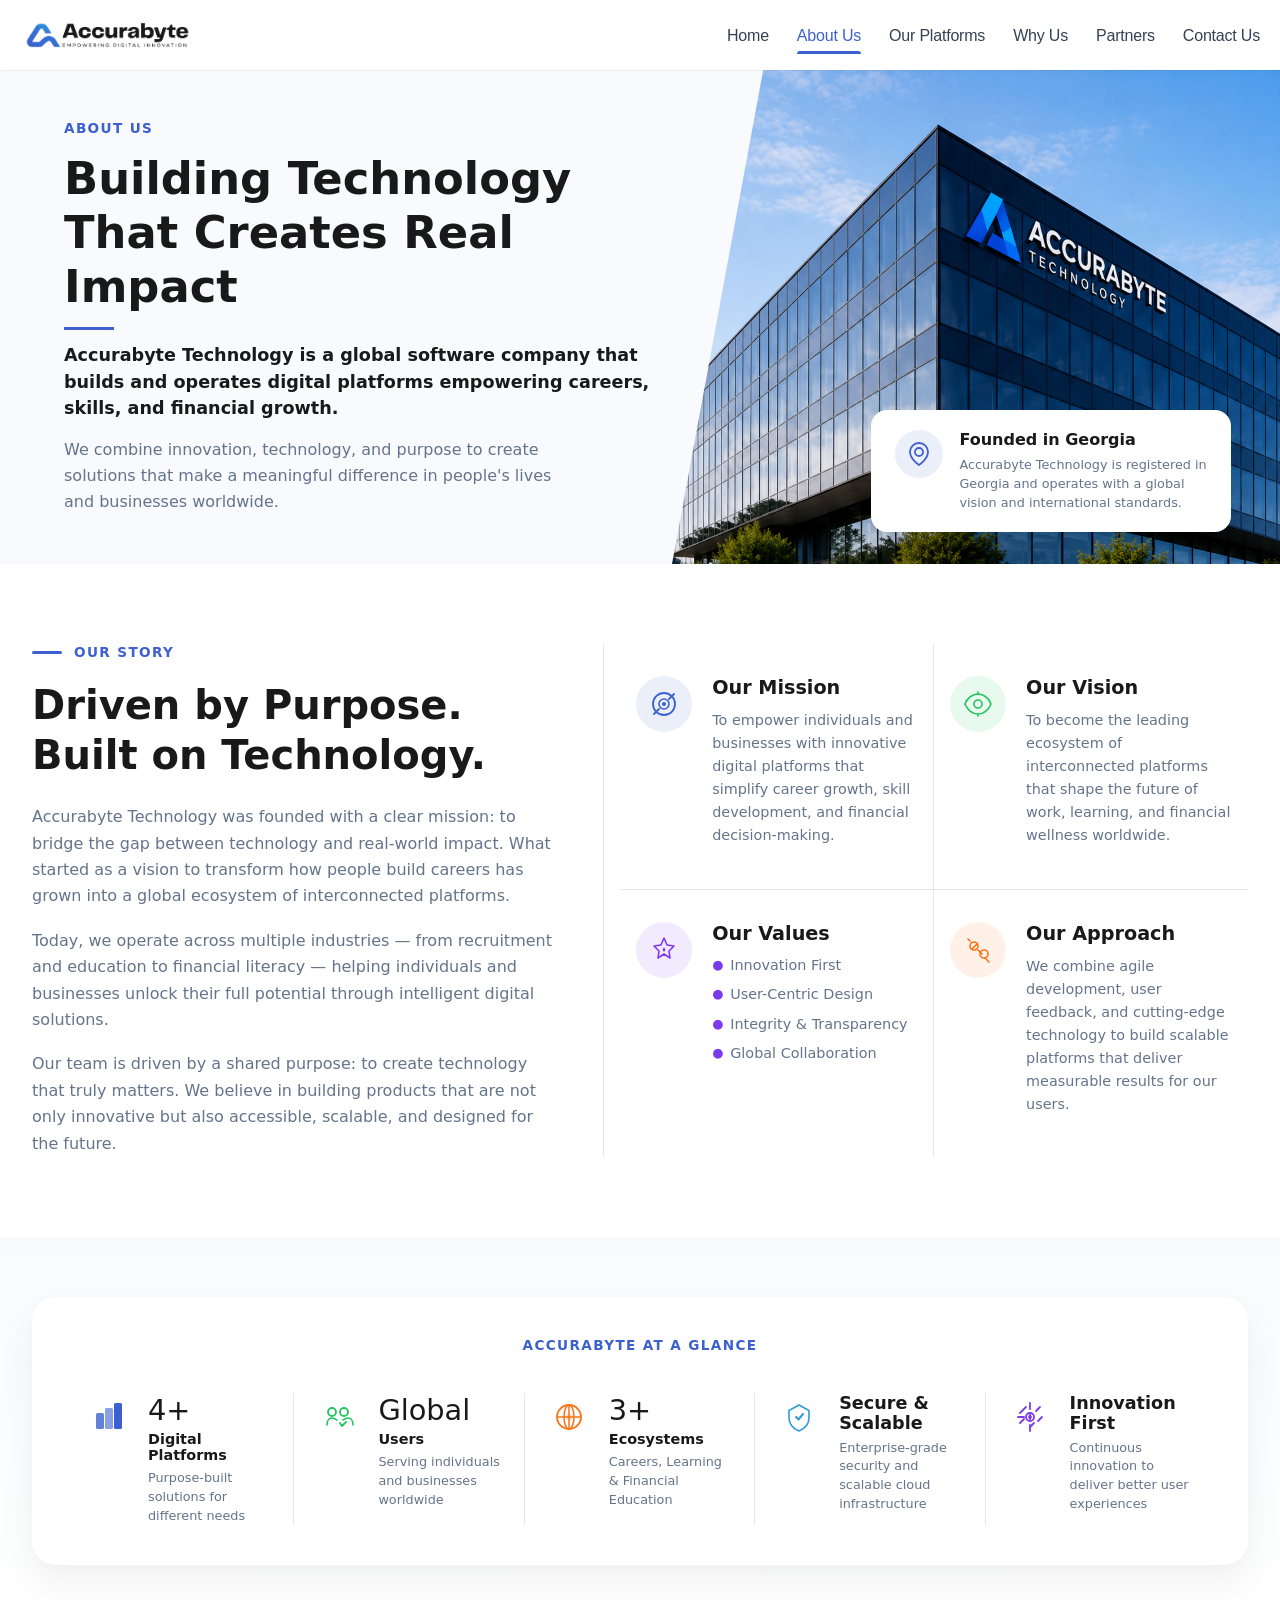
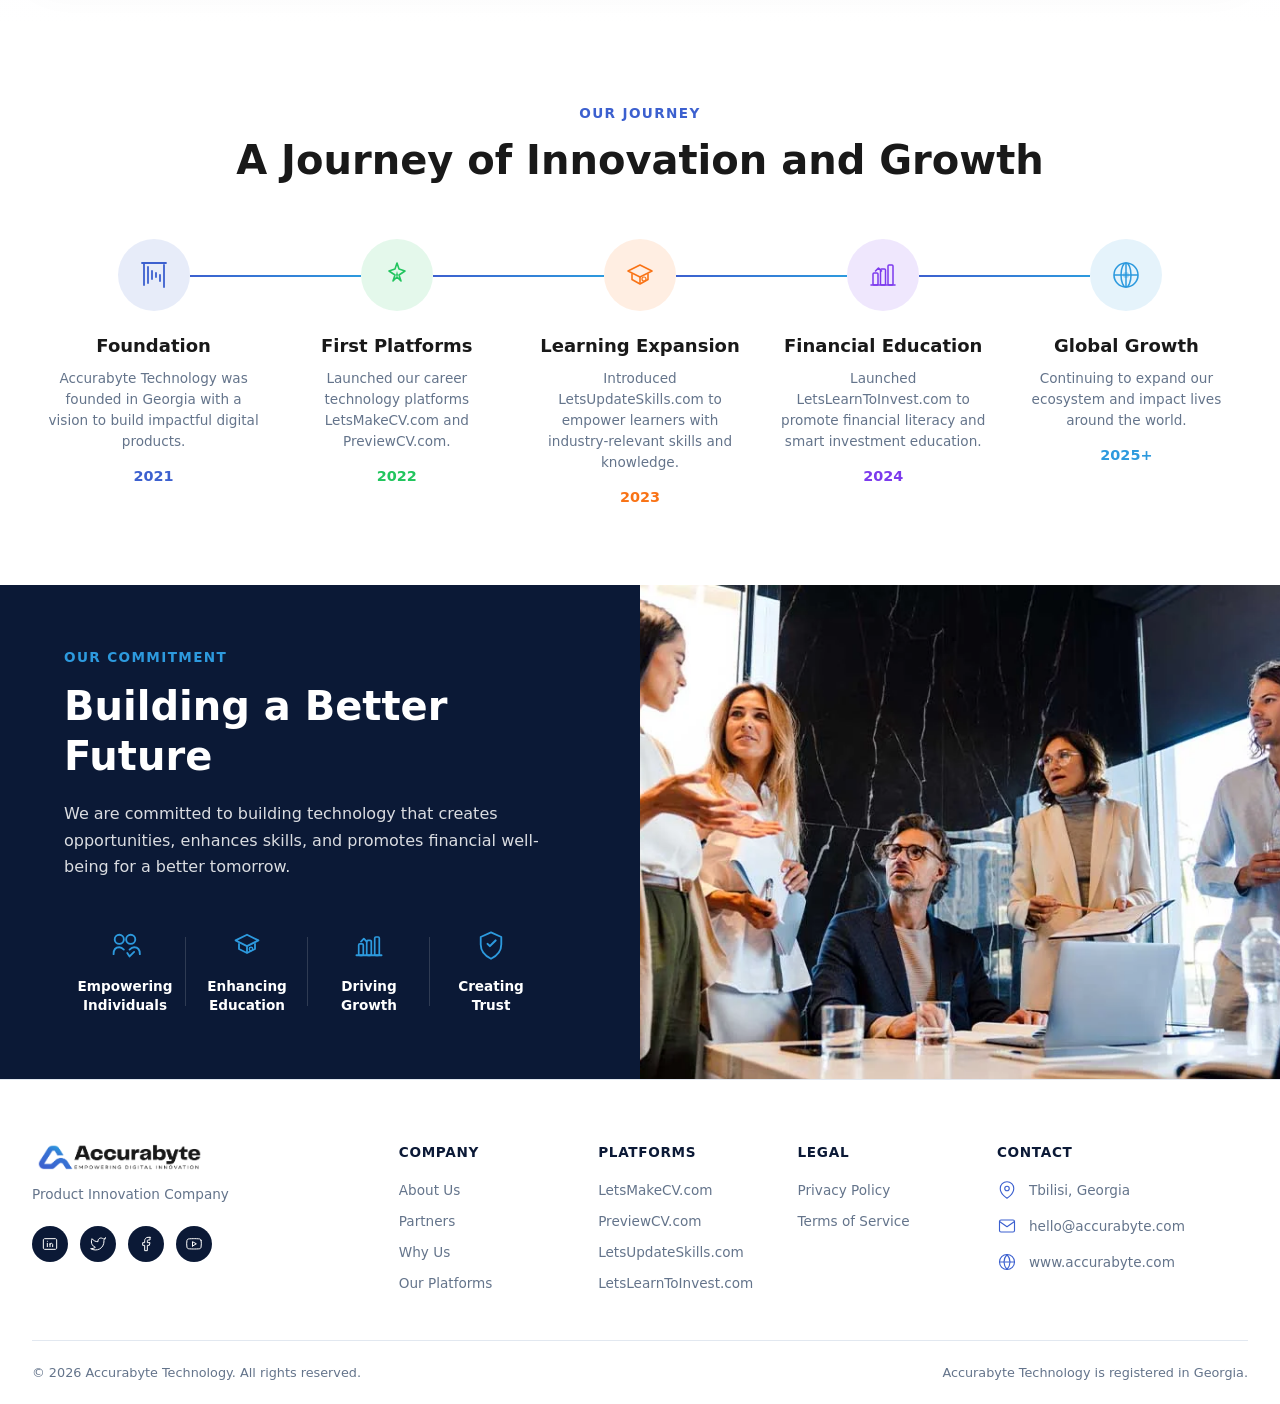
==== about.html @ 0b89e939 "Updated project files" ====
<!DOCTYPE html>
<html lang="en">
<head>
    <meta charset="UTF-8">
    <meta name="viewport" content="width=device-width, initial-scale=1.0">
    <title>About - Accurabyte Technology</title>
    <link rel="stylesheet" href="css/header.css">
    <link rel="stylesheet" href="css/footer.css">
    <link rel="stylesheet" href="css/about.css">
</head>
<body>

  <header class="site-header">
  <div class="header-container">
    <!-- LEFT: Logo Mark + Brand Typography -->
    <a href="index.html" class="logo-wrapper" aria-label="Accurabyte Technology home">
  <img src="assets/logo.png" alt="Accurabyte Technology Logo" class="logo-image">
</a>

    <!-- RIGHT: Navigation Menu (Desktop + Mobile overlay) -->
    <div class="nav-menu" id="navMenu">
      <ul class="nav-list">
        <li><a href="index.html" class="nav-link active" data-nav="home">Home</a></li>
        <li><a href="about.html" class="nav-link" data-nav="about">About Us</a></li>
        <li><a href="platforms.html" class="nav-link" data-nav="platforms">Our Platforms</a></li>
        <li><a href="whyus.html" class="nav-link" data-nav="whyrus">Why Us</a></li>
        <li><a href="partners.html" class="nav-link" data-nav="careers">Partners</a></li>
        <li><a href="contact.html" class="nav-link" data-nav="contact">Contact Us</a></li>
      </ul>
    </div>

    <!-- Mobile hamburger toggle button -->
    <button class="mobile-toggle" id="mobileToggleBtn" aria-label="Menu" aria-expanded="false">
      <div class="hamburger">
        <span></span>
        <span></span>
        <span></span>
      </div>
    </button>
  </div>
</header>


      <!-- Section 1: About Us Hero -->
  <section class="sec1-about-section">
    <div class="sec1-about-container">
      <div class="sec1-about-grid">
        
        <!-- Left Column: Content Block -->
        <div class="sec1-about-content">
          <div class="sec1-eyebrow">ABOUT US</div>
          <h1 class="sec1-heading">Building Technology That Creates Real Impact</h1>
          <div class="sec1-accent-line"></div>
          <p class="sec1-lead-text">Accurabyte Technology is a global software company that builds and operates digital platforms empowering careers, skills, and financial growth.</p>
          <p class="sec1-body-text">We combine innovation, technology, and purpose to create solutions that make a meaningful difference in people's lives and businesses worldwide.</p>
        </div>

        <!-- Right Column: Media & Floating Badge -->
        <div class="sec1-about-media">
          <div class="sec1-image-wrapper"></div>
          
          <!-- Floating Info Badge -->
          <div class="sec1-floating-badge">
            <div class="sec1-badge-icon">
              <svg width="22" height="22" viewBox="0 0 24 24" fill="none" xmlns="http://www.w3.org/2000/svg">
                <path d="M21 10C21 17 12 23 12 23C12 23 3 17 3 10C3 7.61305 3.94821 5.32387 5.63604 3.63604C7.32387 1.94821 9.61305 1 12 1C14.3869 1 16.6761 1.94821 18.364 3.63604C20.0518 5.32387 21 7.61305 21 10Z" stroke="currentColor" stroke-width="1.8" fill="none"/>
                <circle cx="12" cy="10" r="4" stroke="currentColor" stroke-width="1.8" fill="none"/>
              </svg>
            </div>
            <div class="sec1-badge-content">
              <div class="sec1-badge-title">Founded in Georgia</div>
              <p class="sec1-badge-text">Accurabyte Technology is registered in Georgia and operates with a global vision and international standards.</p>
            </div>
          </div>
        </div>

      </div>
    </div>
  </section>

    <!-- Section 2: Our Story & Core Pillars -->
  <section class="sec2-story-pillars">
    <div class="sec2-container">
      <div class="sec2-grid">
        
        <!-- Left Column: Story Narrative -->
        <div class="sec2-story-col">
          <div class="sec2-eyebrow-row">
            <div class="sec2-eyebrow-line"></div>
            <span class="sec2-eyebrow-text">OUR STORY</span>
          </div>
          <h2 class="sec2-heading">Driven by Purpose. Built on Technology.</h2>
          <p class="sec2-body-text">Accurabyte Technology was founded with a clear mission: to bridge the gap between technology and real-world impact. What started as a vision to transform how people build careers has grown into a global ecosystem of interconnected platforms.</p>
          <p class="sec2-body-text">Today, we operate across multiple industries — from recruitment and education to financial literacy — helping individuals and businesses unlock their full potential through intelligent digital solutions.</p>
          <p class="sec2-body-text">Our team is driven by a shared purpose: to create technology that truly matters. We believe in building products that are not only innovative but also accessible, scalable, and designed for the future.</p>
        </div>

        <!-- Right Column: Pillars 2x2 Grid -->
        <div class="sec2-pillars-col">
          
          <!-- Top Left: Our Mission -->
          <div class="sec2-pillar-cell sec2-pillar--blue">
            <div class="sec2-pillar-badge">
              <svg width="28" height="28" viewBox="0 0 28 28" fill="none" xmlns="http://www.w3.org/2000/svg">
                <circle cx="14" cy="14" r="11" stroke="currentColor" stroke-width="1.8" fill="none"/>
                <circle cx="14" cy="14" r="5" stroke="currentColor" stroke-width="1.6" fill="none"/>
                <circle cx="14" cy="14" r="2" fill="currentColor"/>
                <path d="M19 9L24 4" stroke="currentColor" stroke-width="1.8" stroke-linecap="round"/>
                <path d="M4 24L9 19" stroke="currentColor" stroke-width="1.8" stroke-linecap="round"/>
              </svg>
            </div>
            <div class="sec2-pillar-content">
              <h3 class="sec2-pillar-title">Our Mission</h3>
              <p class="sec2-pillar-text">To empower individuals and businesses with innovative digital platforms that simplify career growth, skill development, and financial decision-making.</p>
            </div>
          </div>

          <!-- Top Right: Our Vision -->
          <div class="sec2-pillar-cell sec2-pillar--green">
            <div class="sec2-pillar-badge">
              <svg width="28" height="28" viewBox="0 0 28 28" fill="none" xmlns="http://www.w3.org/2000/svg">
                <path d="M14 4C8 4 3 8.5 1 14C3 19.5 8 24 14 24C20 24 25 19.5 27 14C25 8.5 20 4 14 4Z" stroke="currentColor" stroke-width="1.6" fill="none"/>
                <circle cx="14" cy="14" r="4" stroke="currentColor" stroke-width="1.6" fill="none"/>
                <line x1="14" y1="2" x2="14" y2="4" stroke="currentColor" stroke-width="1.6" stroke-linecap="round"/>
                <line x1="14" y1="24" x2="14" y2="26" stroke="currentColor" stroke-width="1.6" stroke-linecap="round"/>
              </svg>
            </div>
            <div class="sec2-pillar-content">
              <h3 class="sec2-pillar-title">Our Vision</h3>
              <p class="sec2-pillar-text">To become the leading ecosystem of interconnected platforms that shape the future of work, learning, and financial wellness worldwide.</p>
            </div>
          </div>

          <!-- Bottom Left: Our Values -->
          <div class="sec2-pillar-cell sec2-pillar--purple">
            <div class="sec2-pillar-badge">
              <svg width="28" height="28" viewBox="0 0 28 28" fill="none" xmlns="http://www.w3.org/2000/svg">
                <path d="M14 2L17 9L24 10L19 15L20 22L14 18L8 22L9 15L4 10L11 9L14 2Z" stroke="currentColor" stroke-width="1.6" fill="none" stroke-linejoin="round"/>
                <path d="M14 11L15.5 14L14 16L12.5 14L14 11Z" fill="currentColor"/>
              </svg>
            </div>
            <div class="sec2-pillar-content">
              <h3 class="sec2-pillar-title">Our Values</h3>
              <ul class="sec2-pillar-list">
                <li>Innovation First</li>
                <li>User-Centric Design</li>
                <li>Integrity & Transparency</li>
                <li>Global Collaboration</li>
              </ul>
            </div>
          </div>

          <!-- Bottom Right: Our Approach -->
          <div class="sec2-pillar-cell sec2-pillar--orange">
            <div class="sec2-pillar-badge">
              <svg width="28" height="28" viewBox="0 0 28 28" fill="none" xmlns="http://www.w3.org/2000/svg">
                <circle cx="10" cy="10" r="4" stroke="currentColor" stroke-width="1.6" fill="none"/>
                <circle cx="20" cy="18" r="4" stroke="currentColor" stroke-width="1.6" fill="none"/>
                <path d="M14 14L18 18" stroke="currentColor" stroke-width="1.6" stroke-linecap="round"/>
                <path d="M13 8L8 13" stroke="currentColor" stroke-width="1.6" stroke-linecap="round"/>
                <path d="M21 22L25 26" stroke="currentColor" stroke-width="1.6" stroke-linecap="round"/>
                <path d="M6 5L4 3" stroke="currentColor" stroke-width="1.6" stroke-linecap="round"/>
              </svg>
            </div>
            <div class="sec2-pillar-content">
              <h3 class="sec2-pillar-title">Our Approach</h3>
              <p class="sec2-pillar-text">We combine agile development, user feedback, and cutting-edge technology to build scalable platforms that deliver measurable results for our users.</p>
            </div>
          </div>

        </div>

      </div>
    </div>
  </section>

    <!-- Section 3: Accurabyte at a Glance Stats Banner -->
  <section class="sec3-glance-section">
    <div class="sec3-container">
      <div class="sec3-glance-card">
        
        <div class="sec3-glance-title">ACCURABYTE AT A GLANCE</div>
        
        <div class="sec3-glance-grid">
          
          <!-- Block 1: Digital Platforms -->
          <div class="sec3-glance-item">
            <div class="sec3-glance-icon sec3-icon-blue">
              <svg width="32" height="32" viewBox="0 0 32 32" fill="none" xmlns="http://www.w3.org/2000/svg">
                <rect x="4" y="12" width="8" height="16" rx="1.5" fill="currentColor" opacity="0.8"/>
                <rect x="13" y="7" width="8" height="21" rx="1.5" fill="currentColor" opacity="0.6"/>
                <rect x="22" y="2" width="8" height="26" rx="1.5" fill="currentColor"/>
              </svg>
            </div>
            <div class="sec3-glance-text">
              <div class="sec3-glance-stat">4+</div>
              <div class="sec3-glance-label">Digital Platforms</div>
              <div class="sec3-glance-desc">Purpose-built solutions for different needs</div>
            </div>
          </div>

          <!-- Block 2: Global Users -->
          <div class="sec3-glance-item">
            <div class="sec3-glance-icon sec3-icon-green">
              <svg width="32" height="32" viewBox="0 0 32 32" fill="none" xmlns="http://www.w3.org/2000/svg">
                <circle cx="10" cy="11" r="4" stroke="currentColor" stroke-width="1.8" fill="none"/>
                <circle cx="22" cy="11" r="4" stroke="currentColor" stroke-width="1.8" fill="none"/>
                <path d="M5 24C5 20 7 17 10 17C12 17 13.5 18 15 19" stroke="currentColor" stroke-width="1.6" fill="none" stroke-linecap="round"/>
                <path d="M21 19C22.5 18 24 17 26 17C29 17 31 20 31 24" stroke="currentColor" stroke-width="1.6" fill="none" stroke-linecap="round"/>
                <path d="M18 22L20 25L24 21" stroke="currentColor" stroke-width="1.8" stroke-linecap="round" stroke-linejoin="round"/>
              </svg>
            </div>
            <div class="sec3-glance-text">
              <div class="sec3-glance-stat">Global</div>
              <div class="sec3-glance-label">Users</div>
              <div class="sec3-glance-desc">Serving individuals and businesses worldwide</div>
            </div>
          </div>

          <!-- Block 3: Ecosystems -->
          <div class="sec3-glance-item">
            <div class="sec3-glance-icon sec3-icon-orange">
              <svg width="32" height="32" viewBox="0 0 32 32" fill="none" xmlns="http://www.w3.org/2000/svg">
                <circle cx="16" cy="16" r="12" stroke="currentColor" stroke-width="1.8" fill="none"/>
                <ellipse cx="16" cy="16" rx="5" ry="12" stroke="currentColor" stroke-width="1.5" fill="none"/>
                <line x1="4" y1="16" x2="28" y2="16" stroke="currentColor" stroke-width="1.5"/>
                <line x1="16" y1="4" x2="16" y2="28" stroke="currentColor" stroke-width="1.5"/>
                <circle cx="16" cy="16" r="3" fill="currentColor" fill-opacity="0.3"/>
              </svg>
            </div>
            <div class="sec3-glance-text">
              <div class="sec3-glance-stat">3+</div>
              <div class="sec3-glance-label">Ecosystems</div>
              <div class="sec3-glance-desc">Careers, Learning & Financial Education</div>
            </div>
          </div>

          <!-- Block 4: Secure & Scalable -->
          <div class="sec3-glance-item">
            <div class="sec3-glance-icon sec3-icon-skyblue">
              <svg width="32" height="32" viewBox="0 0 32 32" fill="none" xmlns="http://www.w3.org/2000/svg">
                <path d="M16 4L6 9.5V16.5C6 22.5 10 27.5 16 30C22 27.5 26 22.5 26 16.5V9.5L16 4Z" stroke="currentColor" stroke-width="1.6" fill="none" stroke-linejoin="round"/>
                <path d="M13 16L15.5 18.5L20 13" stroke="currentColor" stroke-width="2" stroke-linecap="round" stroke-linejoin="round"/>
              </svg>
            </div>
            <div class="sec3-glance-text">
              <div class="sec3-glance-label-large">Secure & Scalable</div>
              <div class="sec3-glance-desc">Enterprise-grade security and scalable cloud infrastructure</div>
            </div>
          </div>

          <!-- Block 5: Innovation First -->
          <div class="sec3-glance-item">
            <div class="sec3-glance-icon sec3-icon-purple">
              <svg width="32" height="32" viewBox="0 0 32 32" fill="none" xmlns="http://www.w3.org/2000/svg">
                <path d="M6 22L10 18" stroke="currentColor" stroke-width="1.8" stroke-linecap="round"/>
                <path d="M22 10L26 6" stroke="currentColor" stroke-width="1.8" stroke-linecap="round"/>
                <path d="M16 26L20 22" stroke="currentColor" stroke-width="1.8" stroke-linecap="round"/>
                <path d="M12 6L6 12" stroke="currentColor" stroke-width="1.8" stroke-linecap="round"/>
                <path d="M28 16L24 20" stroke="currentColor" stroke-width="1.8" stroke-linecap="round"/>
                <path d="M16 2V8" stroke="currentColor" stroke-width="1.8" stroke-linecap="round"/>
                <path d="M16 24V30" stroke="currentColor" stroke-width="1.8" stroke-linecap="round"/>
                <path d="M4 16L10 16" stroke="currentColor" stroke-width="1.8" stroke-linecap="round"/>
                <circle cx="16" cy="16" r="4" stroke="currentColor" stroke-width="1.8" fill="none"/>
                <path d="M16 12L18 16L16 20L14 16L16 12Z" fill="currentColor"/>
              </svg>
            </div>
            <div class="sec3-glance-text">
              <div class="sec3-glance-label-large">Innovation First</div>
              <div class="sec3-glance-desc">Continuous innovation to deliver better user experiences</div>
            </div>
          </div>

        </div>

      </div>
    </div>
  </section>

    <!-- Section 4: Our Journey Timeline -->
  <section class="sec4-timeline-section">
    <div class="sec4-container">
      <!-- Section Header -->
      <div class="sec4-header">
        <div class="sec4-eyebrow">OUR JOURNEY</div>
        <h2 class="sec4-heading">A Journey of Innovation and Growth</h2>
      </div>

      <!-- Timeline Track -->
      <div class="sec4-timeline-track">
        
        <!-- Node 1: Foundation -->
        <div class="sec4-timeline-node sec4-node--blue">
          <div class="sec4-node-badge">
            <svg width="32" height="32" viewBox="0 0 32 32" fill="none" xmlns="http://www.w3.org/2000/svg">
              <path d="M6 4L6 26" stroke="currentColor" stroke-width="1.8" stroke-linecap="round"/>
              <path d="M10 8L10 24" stroke="currentColor" stroke-width="1.8" stroke-linecap="round"/>
              <path d="M14 12L14 20" stroke="currentColor" stroke-width="1.8" stroke-linecap="round"/>
              <path d="M18 14L18 18" stroke="currentColor" stroke-width="1.8" stroke-linecap="round"/>
              <path d="M22 16L22 22" stroke="currentColor" stroke-width="1.8" stroke-linecap="round"/>
              <path d="M26 6L26 28" stroke="currentColor" stroke-width="1.8" stroke-linecap="round"/>
              <path d="M4 4L28 4" stroke="currentColor" stroke-width="1.8" stroke-linecap="round"/>
            </svg>
          </div>
          <div class="sec4-node-content">
            <h3 class="sec4-node-title">Foundation</h3>
            <p class="sec4-node-desc">Accurabyte Technology was founded in Georgia with a vision to build impactful digital products.</p>
            <div class="sec4-node-year">2021</div>
          </div>
        </div>

        <!-- Node 2: First Platforms -->
        <div class="sec4-timeline-node sec4-node--green">
          <div class="sec4-node-badge">
            <svg width="32" height="32" viewBox="0 0 32 32" fill="none" xmlns="http://www.w3.org/2000/svg">
              <path d="M16 4L18 10L24 12L18 16L20 22L16 18L12 22L14 16L8 12L14 10L16 4Z" stroke="currentColor" stroke-width="1.6" fill="none" stroke-linejoin="round"/>
              <path d="M16 12L17 16L16 18L15 16L16 12Z" fill="currentColor"/>
            </svg>
          </div>
          <div class="sec4-node-content">
            <h3 class="sec4-node-title">First Platforms</h3>
            <p class="sec4-node-desc">Launched our career technology platforms LetsMakeCV.com and PreviewCV.com.</p>
            <div class="sec4-node-year">2022</div>
          </div>
        </div>

        <!-- Node 3: Learning Expansion -->
        <div class="sec4-timeline-node sec4-node--orange">
          <div class="sec4-node-badge">
            <svg width="32" height="32" viewBox="0 0 32 32" fill="none" xmlns="http://www.w3.org/2000/svg">
              <path d="M16 6L4 12L16 18L28 12L16 6Z" stroke="currentColor" stroke-width="1.6" fill="none" stroke-linejoin="round"/>
              <path d="M8 14.5V20.5L16 25L24 20.5V14.5" stroke="currentColor" stroke-width="1.6" fill="none" stroke-linejoin="round"/>
              <path d="M16 25V18" stroke="currentColor" stroke-width="1.6"/>
              <circle cx="20" cy="20" r="2" stroke="currentColor" stroke-width="1.2" fill="none"/>
            </svg>
          </div>
          <div class="sec4-node-content">
            <h3 class="sec4-node-title">Learning Expansion</h3>
            <p class="sec4-node-desc">Introduced LetsUpdateSkills.com to empower learners with industry-relevant skills and knowledge.</p>
            <div class="sec4-node-year">2023</div>
          </div>
        </div>

        <!-- Node 4: Financial Education -->
        <div class="sec4-timeline-node sec4-node--purple">
          <div class="sec4-node-badge">
            <svg width="32" height="32" viewBox="0 0 32 32" fill="none" xmlns="http://www.w3.org/2000/svg">
              <rect x="6" y="14" width="5" height="12" rx="1" stroke="currentColor" stroke-width="1.5" fill="none"/>
              <rect x="13.5" y="10" width="5" height="16" rx="1" stroke="currentColor" stroke-width="1.5" fill="none"/>
              <rect x="21" y="6" width="5" height="20" rx="1" stroke="currentColor" stroke-width="1.5" fill="none"/>
              <path d="M4 26H28" stroke="currentColor" stroke-width="1.6" stroke-linecap="round"/>
              <path d="M8.5 12L11.5 9L14.5 12" stroke="currentColor" stroke-width="1.6" stroke-linecap="round" stroke-linejoin="round"/>
            </svg>
          </div>
          <div class="sec4-node-content">
            <h3 class="sec4-node-title">Financial Education</h3>
            <p class="sec4-node-desc">Launched LetsLearnToInvest.com to promote financial literacy and smart investment education.</p>
            <div class="sec4-node-year">2024</div>
          </div>
        </div>

        <!-- Node 5: Global Growth -->
        <div class="sec4-timeline-node sec4-node--sky">
          <div class="sec4-node-badge">
            <svg width="32" height="32" viewBox="0 0 32 32" fill="none" xmlns="http://www.w3.org/2000/svg">
              <circle cx="16" cy="16" r="12" stroke="currentColor" stroke-width="1.6" fill="none"/>
              <ellipse cx="16" cy="16" rx="5" ry="12" stroke="currentColor" stroke-width="1.5" fill="none"/>
              <line x1="4" y1="16" x2="28" y2="16" stroke="currentColor" stroke-width="1.5"/>
              <line x1="16" y1="4" x2="16" y2="28" stroke="currentColor" stroke-width="1.5"/>
              <circle cx="16" cy="16" r="3" fill="currentColor" fill-opacity="0.4"/>
            </svg>
          </div>
          <div class="sec4-node-content">
            <h3 class="sec4-node-title">Global Growth</h3>
            <p class="sec4-node-desc">Continuing to expand our ecosystem and impact lives around the world.</p>
            <div class="sec4-node-year">2025+</div>
          </div>
        </div>

      </div>
    </div>
  </section>

    <!-- Section 5: Our Commitment -->
  <section class="sec5-commitment-section">
    <!-- Left Column: Content -->
    <div class="sec5-commitment-content">
      <div class="sec5-commitment-inner">
        <div class="sec5-eyebrow">OUR COMMITMENT</div>
        <h2 class="sec5-heading">Building a Better Future</h2>
        <p class="sec5-description">We are committed to building technology that creates opportunities, enhances skills, and promotes financial well-being for a better tomorrow.</p>
        
        <!-- Pillars Row -->
        <div class="sec5-pillars-row">
          
          <!-- Pillar 1: Empowering Individuals -->
          <div class="sec5-pillar">
            <div class="sec5-pillar-icon">
              <svg width="28" height="28" viewBox="0 0 28 28" fill="none" xmlns="http://www.w3.org/2000/svg">
                <circle cx="9" cy="9" r="4" stroke="currentColor" stroke-width="1.6" fill="none"/>
                <circle cx="19" cy="9" r="4" stroke="currentColor" stroke-width="1.6" fill="none"/>
                <path d="M4 22C4 18 6 16 9 16C10.5 16 12 17 13 18" stroke="currentColor" stroke-width="1.6" fill="none" stroke-linecap="round"/>
                <path d="M18 18C19 17 20.5 16 22 16C25 16 27 18 27 22" stroke="currentColor" stroke-width="1.6" fill="none" stroke-linecap="round"/>
                <path d="M16 21L18 24L22 20" stroke="currentColor" stroke-width="1.6" stroke-linecap="round" stroke-linejoin="round"/>
              </svg>
            </div>
            <span class="sec5-pillar-label">Empowering Individuals</span>
          </div>

          <!-- Pillar 2: Enhancing Education -->
          <div class="sec5-pillar">
            <div class="sec5-pillar-icon">
              <svg width="28" height="28" viewBox="0 0 28 28" fill="none" xmlns="http://www.w3.org/2000/svg">
                <path d="M14 5L4 10L14 15L24 10L14 5Z" stroke="currentColor" stroke-width="1.6" fill="none" stroke-linejoin="round"/>
                <path d="M7 12.5V17.5L14 21L21 17.5V12.5" stroke="currentColor" stroke-width="1.6" fill="none" stroke-linejoin="round"/>
                <path d="M14 21V15" stroke="currentColor" stroke-width="1.6"/>
                <circle cx="17.5" cy="17.5" r="1.5" stroke="currentColor" stroke-width="1.2" fill="none"/>
              </svg>
            </div>
            <span class="sec5-pillar-label">Enhancing Education</span>
          </div>

          <!-- Pillar 3: Driving Growth -->
          <div class="sec5-pillar">
            <div class="sec5-pillar-icon">
              <svg width="28" height="28" viewBox="0 0 28 28" fill="none" xmlns="http://www.w3.org/2000/svg">
                <rect x="5" y="13" width="4" height="10" rx="1" stroke="currentColor" stroke-width="1.5" fill="none"/>
                <rect x="12" y="10" width="4" height="13" rx="1" stroke="currentColor" stroke-width="1.5" fill="none"/>
                <rect x="19" y="7" width="4" height="16" rx="1" stroke="currentColor" stroke-width="1.5" fill="none"/>
                <path d="M3 23H25" stroke="currentColor" stroke-width="1.6" stroke-linecap="round"/>
                <path d="M7 11L9.5 8.5L12 11" stroke="currentColor" stroke-width="1.6" stroke-linecap="round" stroke-linejoin="round"/>
              </svg>
            </div>
            <span class="sec5-pillar-label">Driving Growth</span>
          </div>

          <!-- Pillar 4: Creating Trust -->
          <div class="sec5-pillar">
            <div class="sec5-pillar-icon">
              <svg width="28" height="28" viewBox="0 0 28 28" fill="none" xmlns="http://www.w3.org/2000/svg">
                <path d="M14 3L5 7V13.5C5 19.5 9 23.5 14 26C19 23.5 23 19.5 23 13.5V7L14 3Z" stroke="currentColor" stroke-width="1.6" fill="none" stroke-linejoin="round"/>
                <path d="M11 13L13 15L18 10" stroke="currentColor" stroke-width="1.8" stroke-linecap="round" stroke-linejoin="round"/>
              </svg>
            </div>
            <span class="sec5-pillar-label">Creating Trust</span>
          </div>

        </div>
      </div>
    </div>

    <!-- Right Column: Team Image -->
    <div class="sec5-commitment-media">
      <img src="assets/team.webp" alt="Accurabyte team collaborating in modern office" class="sec5-team-image">
    </div>
  </section>

   <!-- Footer Section -->
  <footer class="sec7-footer">
    <div class="sec7-container">
      <!-- Top Widget Area - 5 Columns -->
      <div class="sec7-footer-widgets">
        
        <!-- Column 1: Brand Profile & Socials -->
        <div class="sec7-footer-col sec7-brand-col">
          <div class="sec7-logo-wrapper">
            <img src="assets/logo.png" alt="Accurabyte Technology Logo" class="sec7-footer-logo">
          </div>
          <p class="sec7-tagline">Product Innovation Company</p>
          <div class="sec7-social-row">
            <a href="#" class="sec7-social-icon" aria-label="LinkedIn">
              <svg width="18" height="18" viewBox="0 0 24 24" fill="none" xmlns="http://www.w3.org/2000/svg">
                <path d="M4 4H20C20.5304 4 21.0391 4.21071 21.4142 4.58579C21.7893 4.96086 22 5.46957 22 6V18C22 18.5304 21.7893 19.0391 21.4142 19.4142C21.0391 19.7893 20.5304 20 20 20H4C3.46957 20 2.96086 19.7893 2.58579 19.4142C2.21071 19.0391 2 18.5304 2 18V6C2 5.46957 2.21071 4.96086 2.58579 4.58579C2.96086 4.21071 3.46957 4 4 4Z" stroke="currentColor" stroke-width="1.5" stroke-linejoin="round"/>
                <path d="M8 11V16" stroke="currentColor" stroke-width="1.5" stroke-linecap="round"/>
                <path d="M8 8H8.01" stroke="currentColor" stroke-width="1.5" stroke-linecap="round"/>
                <path d="M12 16V11" stroke="currentColor" stroke-width="1.5" stroke-linecap="round"/>
                <path d="M16 16V13C16 12.4696 15.7893 11.9609 15.4142 11.5858C15.0391 11.2107 14.5304 11 14 11C13.4696 11 12.9609 11.2107 12.5858 11.5858C12.2107 11.9609 12 12.4696 12 13" stroke="currentColor" stroke-width="1.5" stroke-linecap="round"/>
              </svg>
            </a>
            <a href="#" class="sec7-social-icon" aria-label="Twitter">
              <svg width="18" height="18" viewBox="0 0 24 24" fill="none" xmlns="http://www.w3.org/2000/svg">
                <path d="M23 3C22.0424 3.67548 20.9821 4.19211 19.86 4.53C19.2577 3.83751 18.4573 3.34669 17.567 3.12393C16.6767 2.90116 15.7395 2.9572 14.8821 3.28445C14.0247 3.61171 13.2884 4.1944 12.773 4.95372C12.2577 5.71303 11.9897 6.61234 12.007 7.53V8.53C10.2426 8.57557 8.50127 8.18582 6.93101 7.39545C5.36074 6.60508 4.01032 5.43864 3 4C3 4 -1 13 8 17C5.94053 18.398 3.48716 19.0989 1 19C10 24 21 19 21 7.5C20.9991 7.22145 20.9723 6.94359 20.92 6.67C21.9406 5.66349 22.6608 4.39271 23 3Z" stroke="currentColor" stroke-width="1.5" stroke-linecap="round" stroke-linejoin="round"/>
              </svg>
            </a>
            <a href="#" class="sec7-social-icon" aria-label="Facebook">
              <svg width="18" height="18" viewBox="0 0 24 24" fill="none" xmlns="http://www.w3.org/2000/svg">
                <path d="M18 2H15C13.6739 2 12.4021 2.52678 11.4645 3.46447C10.5268 4.40215 10 5.67392 10 7V10H7V14H10V22H14V14H17L18 10H14V7C14 6.73478 14.1054 6.48043 14.2929 6.29289C14.4804 6.10536 14.7348 6 15 6H18V2Z" stroke="currentColor" stroke-width="1.5" stroke-linecap="round" stroke-linejoin="round"/>
              </svg>
            </a>
            <a href="#" class="sec7-social-icon" aria-label="YouTube">
              <svg width="18" height="18" viewBox="0 0 24 24" fill="none" xmlns="http://www.w3.org/2000/svg">
                <path d="M22.54 6.42C22.4212 5.94541 22.1792 5.51057 21.8387 5.15941C21.4982 4.80824 21.0708 4.55318 20.6 4.42C18.88 4 12 4 12 4C12 4 5.12 4 3.4 4.46C2.92918 4.59318 2.50178 4.84824 2.16128 5.19941C1.82078 5.55057 1.57881 5.98541 1.46 6.46C1.14521 8.20556 0.991234 9.97631 1 11.75C0.991234 13.5237 1.14521 15.2944 1.46 17.04C1.57881 17.5146 1.82078 17.9494 2.16128 18.3006C2.50178 18.6518 2.92918 18.9068 3.4 19.04C5.12 19.5 12 19.5 12 19.5C12 19.5 18.88 19.5 20.6 19.04C21.0708 18.9068 21.4982 18.6518 21.8387 18.3006C22.1792 17.9494 22.4212 17.5146 22.54 17.04C22.8548 15.2944 23.0088 13.5237 23 11.75C23.0088 9.97631 22.8548 8.20556 22.54 6.42Z" stroke="currentColor" stroke-width="1.5" stroke-linecap="round" stroke-linejoin="round"/>
                <path d="M9.75 15.02L15.5 11.75L9.75 8.48V15.02Z" stroke="currentColor" stroke-width="1.5" stroke-linecap="round" stroke-linejoin="round"/>
              </svg>
            </a>
          </div>
        </div>

        <!-- Column 2: Company Links -->
        <div class="sec7-footer-col">
          <h4 class="sec7-footer-heading">COMPANY</h4>
          <ul class="sec7-footer-links">
            <li><a href="about.html">About Us</a></li>
            <li><a href="partners.html">Partners</a></li>
            <li><a href="whyus.html">Why Us</a></li>
            <li><a href="platforms.html">Our Platforms</a></li>
          </ul>
        </div>

        <!-- Column 3: Platforms Links -->
        <div class="sec7-footer-col">
          <h4 class="sec7-footer-heading">PLATFORMS</h4>
          <ul class="sec7-footer-links">
            <li><a href="https://letsmakecv.com">LetsMakeCV.com</a></li>
            <li><a href="https://previewcv.com">PreviewCV.com</a></li>
            <li><a href="https://www.letsupdateskills.com">LetsUpdateSkills.com</a></li>
            <li><a href="https://letslearntoinvest.com">LetsLearnToInvest.com</a></li>
          </ul>
        </div>

        <!-- Column 4: Legal Links -->
        <div class="sec7-footer-col">
          <h4 class="sec7-footer-heading">LEGAL</h4>
          <ul class="sec7-footer-links">
            <li><a href="#">Privacy Policy</a></li>
            <li><a href="#">Terms of Service</a></li>
          </ul>
        </div>

        <!-- Column 5: Contact Info Widget -->
        <div class="sec7-footer-col sec7-contact-col">
          <h4 class="sec7-footer-heading">CONTACT</h4>
          <ul class="sec7-contact-list">
            <li class="sec7-contact-item">
              <span class="sec7-contact-icon">
                <svg width="18" height="18" viewBox="0 0 24 24" fill="none" xmlns="http://www.w3.org/2000/svg">
                  <path d="M21 10C21 17 12 23 12 23C12 23 3 17 3 10C3 7.61305 3.94821 5.32387 5.63604 3.63604C7.32387 1.94821 9.61305 1 12 1C14.3869 1 16.6761 1.94821 18.364 3.63604C20.0518 5.32387 21 7.61305 21 10Z" stroke="currentColor" stroke-width="1.5" stroke-linecap="round" stroke-linejoin="round"/>
                  <path d="M12 13C13.6569 13 15 11.6569 15 10C15 8.34315 13.6569 7 12 7C10.3431 7 9 8.34315 9 10C9 11.6569 10.3431 13 12 13Z" stroke="currentColor" stroke-width="1.5" stroke-linecap="round" stroke-linejoin="round"/>
                </svg>
              </span>
              <span class="sec7-contact-text">Tbilisi, Georgia</span>
            </li>
            <li class="sec7-contact-item">
              <span class="sec7-contact-icon">
                <svg width="18" height="18" viewBox="0 0 24 24" fill="none" xmlns="http://www.w3.org/2000/svg">
                  <path d="M4 4H20C21.1 4 22 4.9 22 6V18C22 19.1 21.1 20 20 20H4C2.9 20 2 19.1 2 18V6C2 4.9 2.9 4 4 4Z" stroke="currentColor" stroke-width="1.5" stroke-linecap="round" stroke-linejoin="round"/>
                  <path d="M22 6L12 13L2 6" stroke="currentColor" stroke-width="1.5" stroke-linecap="round" stroke-linejoin="round"/>
                </svg>
              </span>
              <a href="mailto:hello@accurabyte.com" class="sec7-contact-link">hello@accurabyte.com</a>
            </li>
            <li class="sec7-contact-item">
              <span class="sec7-contact-icon">
                <svg width="18" height="18" viewBox="0 0 24 24" fill="none" xmlns="http://www.w3.org/2000/svg">
                  <circle cx="12" cy="12" r="10" stroke="currentColor" stroke-width="1.5" stroke-linecap="round" stroke-linejoin="round"/>
                  <line x1="2" y1="12" x2="22" y2="12" stroke="currentColor" stroke-width="1.5" stroke-linecap="round" stroke-linejoin="round"/>
                  <path d="M12 2C14.5013 4.73835 15.9228 8.29203 16 12C15.9228 15.708 14.5013 19.2616 12 22C9.49872 19.2616 8.07725 15.708 8 12C8.07725 8.29203 9.49872 4.73835 12 2Z" stroke="currentColor" stroke-width="1.5" stroke-linecap="round" stroke-linejoin="round"/>
                </svg>
              </span>
              <a href="https://www.accurabyte.com" class="sec7-contact-link">www.accurabyte.com</a>
            </li>
          </ul>
        </div>

      </div>

      <!-- Bottom Bar -->
      <div class="sec7-footer-bottom">
        <div class="sec7-copyright">
          © 2026 Accurabyte Technology. All rights reserved.
        </div>
        <div class="sec7-registration">
          Accurabyte Technology is registered in Georgia.
        </div>
      </div>
    </div>
  </footer>

  <script src="js/script.js"></script>
</body>
</html>
---- css/header.css ----
:root {
      --color-bg-header: #ffffff;
      --color-text-primary: #191919;
      --color-nav-active: #3C60CF;
      --color-nav-hover: #2D9ADE;
      --color-nav-inactive: #334155;
      --header-padding-y: 20px;
      --header-padding-x-mobile: 20px;
      --header-padding-x-desktop: 40px;
      --max-width-container: 1400px;
      --transition-default: all 0.25s ease;
    }
    
/* ========== HEADER MAIN STYLES ========== */
    .site-header {
      background-color: var(--color-bg-header);
      width: 100%;
      position: sticky;
      box-shadow: 0 1px 0 rgba(0, 0, 0, 0.03), 0 2px 6px rgba(0, 0, 0, 0.02);
      z-index: 100;
      top: 0;
    }

    .header-container {
      max-width: var(--max-width-container);
      margin: 0 auto;
      padding: var(--header-padding-y) var(--header-padding-x-mobile);
      display: flex;
      justify-content: space-between;
      align-items: center;
      flex-wrap: wrap;
      gap: 16px;
    }

    /* ===== LEFT SIDE: LOGO SECTION ===== */
    .logo-wrapper {
      display: flex;
      align-items: center;
      gap: 12px;
      text-decoration: none;
      z-index: 10;
    }

    /* Stylized "A" gradient icon (geometric / modern) */
    .logo-icon {
      width: 48px;
      height: 48px;
      background: linear-gradient(135deg, #3C60CF 0%, #2D9ADE 100%);
      border-radius: 14px;
      display: flex;
      align-items: center;
      justify-content: center;
      box-shadow: 0 6px 12px -6px rgba(60, 96, 207, 0.25);
      transition: transform 0.2s ease;
    }

    .logo-icon:hover {
      transform: scale(1.02);
    }

    .logo-icon span {
      font-size: 28px;
      font-weight: 700;
      color: white;
      letter-spacing: -0.5px;
      font-family: 'Inter', sans-serif;
      text-shadow: 0 1px 1px rgba(0,0,0,0.1);
    }

    .logo-text-group {
      display: flex;
      flex-direction: column;
      line-height: 1.2;
    }

    .logo-main {
      font-size: 1.35rem;
      font-weight: 800;
      letter-spacing: -0.3px;
      color: var(--color-text-primary);
      text-transform: uppercase;
    }

    .logo-sub {
      font-size: 0.7rem;
      font-weight: 500;
      letter-spacing: 0.15em;
      text-transform: uppercase;
      color: var(--color-text-primary);
      opacity: 0.75;
      margin-top: 2px;
    }

    /* ===== RIGHT SIDE: DESKTOP NAVIGATION ===== */
    .nav-menu {
      display: flex;
      align-items: center;
    }

    .nav-list {
      display: flex;
      flex-direction: row;
      gap: 28px;
      list-style: none;
    }

    .nav-link {
      font-family: 'Inter', sans-serif;
      font-weight: 500;
      font-size: 1rem;
      text-decoration: none;
      color: var(--color-nav-inactive);
      transition: var(--transition-default);
      padding: 8px 0;
      position: relative;
      letter-spacing: -0.2px;
    }

    /* Active link styling (underline & color) */
    .nav-link.active {
      color: var(--color-nav-active);
    }

    .nav-link.active::after {
      content: '';
      position: absolute;
      bottom: -2px;
      left: 0;
      width: 100%;
      height: 3px;
      background-color: var(--color-nav-active);
      border-radius: 3px 3px 0 0;
      transition: var(--transition-default);
    }

    /* Hover state: bright sky blue */
    .nav-link:not(.active):hover {
      color: var(--color-nav-hover);
    }

    /* Optional transition for smoothness */
    .nav-link::after {
      transition: transform 0.2s ease;
    }

    /* Mobile menu toggle button (hidden on desktop) */
    .mobile-toggle {
      display: none;
      background: transparent;
      border: none;
      cursor: pointer;
      width: 42px;
      height: 42px;
      position: relative;
      z-index: 20;
      border-radius: 30px;
      transition: background 0.2s;
    }

    .mobile-toggle:hover {
      background: rgba(0,0,0,0.04);
    }

    .hamburger {
      width: 26px;
      height: 20px;
      position: relative;
      display: inline-block;
    }

    .hamburger span {
      position: absolute;
      left: 0;
      width: 100%;
      height: 2.5px;
      background-color: var(--color-text-primary);
      border-radius: 3px;
      transition: all 0.25s ease-in-out;
    }

    .hamburger span:nth-child(1) {
      top: 0;
    }
    .hamburger span:nth-child(2) {
      top: 8px;
    }
    .hamburger span:nth-child(3) {
      top: 16px;
    }

    /* open (active) state for hamburger */
    .mobile-toggle.open .hamburger span:nth-child(1) {
      transform: rotate(45deg);
      top: 8px;
    }
    .mobile-toggle.open .hamburger span:nth-child(2) {
      opacity: 0;
      transform: translateX(-8px);
    }
    .mobile-toggle.open .hamburger span:nth-child(3) {
      transform: rotate(-45deg);
      top: 8px;
    }

    /* ========== RESPONSIVE (MOBILE FIRST APPROACH) ========== */
    @media (max-width: 992px) {
      .nav-list {
        gap: 24px;
      }
      .nav-link {
        font-size: 0.95rem;
      }
    }

    @media (max-width: 768px) {
      .header-container {
        padding: 16px 20px;
      }

      .mobile-toggle {
        display: flex;
        align-items: center;
        justify-content: center;
      }

      .nav-menu {
        position: fixed;
        top: 0;
        left: 0;
        width: 100%;
        height: 100vh;
        background-color: #ffffff;
        backdrop-filter: blur(0px);
        flex-direction: column;
        justify-content: center;
        align-items: center;
        transform: translateX(100%);
        transition: transform 0.3s cubic-bezier(0.2, 0.9, 0.4, 1.1);
        z-index: 15;
        box-shadow: -5px 0 25px rgba(0,0,0,0.05);
      }

      .nav-menu.open {
        transform: translateX(0%);
      }

      .nav-list {
        flex-direction: column;
        gap: 2rem;
        text-align: center;
        align-items: center;
        width: 100%;
        padding: 0 24px;
      }

      .nav-link {
        font-size: 1.5rem;
        font-weight: 500;
        padding: 10px 0;
        display: inline-block;
      }

      .nav-link.active::after {
        bottom: 4px;
        height: 3px;
        width: 70%;
        left: 15%;
      }

      /* adjust logo icon size a tiny bit for better mobile proportion */
      .logo-icon {
        width: 42px;
        height: 42px;
      }
      .logo-icon span {
        font-size: 24px;
      }
      .logo-main {
        font-size: 1.2rem;
      }
      .logo-sub {
        font-size: 0.6rem;
      }
    }

    .logo-image {
  width: 175px;
  height: 30px;
  object-fit: contain;
  display: block;
}

/* Responsive adjustments for mobile */
@media (max-width: 768px) {
  .logo-image {
    width: 42px;
    height: 42px;
  }
}

@media (max-width: 480px) {
  .logo-image {
    width: 130px;
    height: 38px;
  }
}

    /* small extra break for very tight screens */
    @media (max-width: 480px) {
      .logo-wrapper {
        gap: 8px;
      }
      .logo-main {
        font-size: 1rem;
      }
      .logo-sub {
        font-size: 0.55rem;
        letter-spacing: 0.1em;
      }
      .logo-icon {
        width: 38px;
        height: 38px;
      }
      .logo-icon span {
        font-size: 22px;
      }
    }

    /* accessibility & focus states */
    .nav-link:focus-visible {
      outline: 2px solid var(--color-nav-active);
      outline-offset: 4px;
      border-radius: 4px;
    }

    .mobile-toggle:focus-visible {
      outline: 2px solid var(--color-nav-active);
      outline-offset: 2px;
    }

     /* prevent scrollbar shift on mobile body hidden */
  body.menu-open {
    overflow: hidden;
  }
  /* additional fine tuning for underline positioning in responsive */
  @media (max-width: 768px) {
    .nav-link.active::after {
      width: 60%;
      left: 20%;
      bottom: -2px;
    }
  }
  @media (max-width: 480px) {
    .nav-link.active::after {
      width: 50%;
      left: 25%;
    }
  }
  /* focus clarity for touch devices */
  .nav-link:active {
    opacity: 0.8;
    transition: none;
  }
---- css/footer.css ----
:root {
      --color-bg-header: #ffffff;
      --color-text-primary: #191919;
      --color-nav-active: #3C60CF;
      --color-nav-hover: #2D9ADE;
      --color-nav-inactive: #334155;
      --header-padding-y: 20px;
      --header-padding-x-mobile: 20px;
      --header-padding-x-desktop: 40px;
      --max-width-container: 1400px;
      --transition-default: all 0.25s ease;
    }
    
/* ====== SECTION 7: Footer ====== */

.sec7-footer {
  width: 100%;
  background-color: #FFFFFF;
  padding: 64px 0 24px 0;
  border-top: 1px solid #E2E8F0;
  margin-top: 0;
}

.sec7-container {
  max-width: 1400px;
  margin: 0 auto;
  padding: 0 32px;
}

/* ===== Top Widget Area - 5 Columns ===== */
.sec7-footer-widgets {
  display: grid;
  grid-template-columns: 2fr 1fr 1fr 1fr 1.5fr;
  gap: 32px;
  margin-bottom: 48px;
}

/* Brand Column */
.sec7-brand-col {
  display: flex;
  flex-direction: column;
  gap: 16px;
}

.sec7-logo-wrapper {
  display: flex;
  align-items: center;
}

.sec7-footer-logo {
  width: 175px;
  height: auto;
  object-fit: contain;
}

.sec7-tagline {
  font-size: 0.85rem;
  color: #64748B;
  margin: 0;
}

/* Social Icons Row */
.sec7-social-row {
  display: flex;
  gap: 12px;
  margin-top: 8px;
  flex-wrap: wrap;
}

.sec7-social-icon {
  width: 36px;
  height: 36px;
  background-color: #0B1936;
  color: #FFFFFF;
  border-radius: 50%;
  display: flex;
  align-items: center;
  justify-content: center;
  text-decoration: none;
  transition: all 0.2s ease;
}

.sec7-social-icon:hover {
  background-color: #3C60CF;
  transform: translateY(-2px);
}

.sec7-social-icon svg {
  width: 16px;
  height: 16px;
}

/* Footer Columns General */
.sec7-footer-col {
  display: flex;
  flex-direction: column;
}

.sec7-footer-heading {
  font-size: 0.85rem;
  font-weight: 700;
  color: #0B1936;
  letter-spacing: 0.05em;
  margin: 0 0 20px 0;
  text-transform: uppercase;
}

/* Footer Links List */
.sec7-footer-links {
  list-style: none;
  padding: 0;
  margin: 0;
  display: flex;
  flex-direction: column;
  gap: 12px;
}

.sec7-footer-links li a {
  color: #64748B;
  text-decoration: none;
  font-size: 0.85rem;
  transition: color 0.2s ease;
}

.sec7-footer-links li a:hover {
  color: #3C60CF;
}

/* Contact List */
.sec7-contact-list {
  list-style: none;
  padding: 0;
  margin: 0;
  display: flex;
  flex-direction: column;
  gap: 16px;
}

.sec7-contact-item {
  display: flex;
  align-items: center;
  gap: 12px;
  font-size: 0.85rem;
  color: #191919;
}

.sec7-contact-icon {
  width: 20px;
  height: 20px;
  color: #3C60CF;
  display: flex;
  align-items: center;
  justify-content: center;
  flex-shrink: 0;
}

.sec7-contact-icon svg {
  width: 18px;
  height: 18px;
}

.sec7-contact-text {
  color: #64748B;
}

.sec7-contact-link {
  color: #64748B;
  text-decoration: none;
  transition: color 0.2s ease;
}

.sec7-contact-link:hover {
  color: #3C60CF;
}

/* ===== Bottom Bar ===== */
.sec7-footer-bottom {
  margin-top: 48px;
  padding-top: 24px;
  border-top: 1px solid #E2E8F0;
  display: flex;
  justify-content: space-between;
  align-items: center;
  font-size: 0.8rem;
  color: #64748B;
}

.sec7-copyright,
.sec7-registration {
  margin: 0;
}

/* ========== RESPONSIVE ========== */

/* Tablet Landscape */
@media (max-width: 1024px) {
  .sec7-footer {
    padding: 50px 0 20px 0;
  }

  .sec7-container {
    padding: 0 24px;
  }

  .sec7-footer-widgets {
    grid-template-columns: repeat(3, 1fr);
    gap: 40px;
  }

  .sec7-brand-col {
    grid-column: span 3;
  }

  .sec7-footer-logo {
    width: 160px;
  }
}

/* Tablet Portrait */
@media (max-width: 768px) {
  .sec7-footer {
    padding: 40px 0 20px 0;
  }

  .sec7-container {
    padding: 0 20px;
  }

  .sec7-footer-widgets {
    grid-template-columns: repeat(2, 1fr);
    gap: 35px;
  }

  .sec7-brand-col {
    grid-column: span 2;
  }

  .sec7-footer-bottom {
    flex-direction: column;
    gap: 12px;
    text-align: center;
    margin-top: 40px;
    padding-top: 20px;
  }

  .sec7-footer-logo {
    width: 150px;
  }
}

/* Mobile */
@media (max-width: 550px) {
  .sec7-footer {
    padding: 40px 0 20px 0;
  }

  .sec7-container {
    padding: 0 16px;
  }

  .sec7-footer-widgets {
    grid-template-columns: 1fr;
    gap: 32px;
  }

  .sec7-brand-col {
    grid-column: span 1;
  }

  .sec7-footer-logo {
    width: 140px;
  }

  .sec7-footer-heading {
    margin-bottom: 16px;
  }

  .sec7-footer-links {
    gap: 10px;
  }

  .sec7-contact-list {
    gap: 14px;
  }

  .sec7-footer-bottom {
    margin-top: 32px;
    padding-top: 20px;
    font-size: 0.75rem;
  }

  .sec7-copyright,
  .sec7-registration {
    font-size: 0.75rem;
  }
}

/* Small Mobile */
@media (max-width: 380px) {
  .sec7-social-row {
    gap: 10px;
  }

  .sec7-social-icon {
    width: 32px;
    height: 32px;
  }

  .sec7-social-icon svg {
    width: 14px;
    height: 14px;
  }
}
---- css/about.css ----
* {
      margin: 0;
      padding: 0;
      box-sizing: border-box;
    }

    body {
      font-family: 'Inter', system-ui, -apple-system, 'Segoe UI', Roboto, 'Helvetica Neue', sans-serif;
      background: #f8fafc;
      min-height: 100vh;
      display: flex;
      flex-direction: column;
    }

/* ====== SECTION 1: About Us Hero ====== */

.sec1-about-section {
  width: 100%;
  background-color: #f8fafe;
  position: relative;
  overflow: hidden;
}

.sec1-about-container {
  max-width: 1400px;
  margin: 0 auto;
}

.sec1-about-grid {
  display: flex;
}

/* ===== LEFT COLUMN: Content ===== */
.sec1-about-content {
  flex: 1;
  padding: 50px 0px 50px 5%;
  display: flex;
  flex-direction: column;
  justify-content: center;
  background: #f8fafe;
}

.sec1-eyebrow {
  font-size: 0.85rem;
  font-weight: 700;
  text-transform: uppercase;
  letter-spacing: 0.1em;
  color: #3C60CF;
  margin-bottom: 16px;
}

.sec1-heading {
  font-size: clamp(1.8rem, 4vw, 2.8rem);
  color: #191919;
  margin: 0 0 14px 0;
  line-height: 1.2;
}

.sec1-accent-line {
  width: 50px;
  height: 3px;
  background-color: #3C60CF;
  margin-bottom: 12px;
}

.sec1-lead-text {
  font-size: 1.1rem;
  font-weight: 600;
  color: #191919;
  line-height: 1.5;
  margin: 0 0 16px 0;
}

.sec1-body-text {
  font-size: 1rem;
  line-height: 1.6;
  color: #64748B;
  margin: 0;
  max-width: 500px;
}

/* ===== RIGHT COLUMN: Media with Diagonal Split ===== */
.sec1-about-media {
  flex: 1;
  position: relative;
  clip-path: polygon(15% 0, 100% 0, 100% 100%, 0% 100%);
}

.sec1-image-wrapper {
  width: 100%;
  height: 100%;
  background-image: url('../assets/about-hero.png');
  background-size: cover;
  background-position: center;
  background-repeat: no-repeat;
}

/* Fallback gradient if image not available */
.sec1-image-wrapper::before {
  content: '';
  position: absolute;
  top: 0;
  left: 0;
  width: 100%;
  height: 100%;
  background: linear-gradient(135deg, #3C60CF 0%, #1A3694 100%);
  opacity: 0;
  z-index: 0;
}

/* ===== Floating Badge ===== */
.sec1-floating-badge {
  position: absolute;
  bottom: 32px;
  right: 8%;
  background: #FFFFFF;
  border-radius: 16px;
  padding: 20px 24px;
  display: flex;
  align-items: flex-start;
  gap: 16px;
  max-width: 360px;
  box-shadow: 0 20px 35px -10px rgba(0, 0, 0, 0.12);
  z-index: 10;
}

.sec1-badge-icon {
  width: 48px;
  height: 48px;
  background: rgba(60, 96, 207, 0.1);
  border-radius: 50%;
  display: flex;
  align-items: center;
  justify-content: center;
  flex-shrink: 0;
  color: #3C60CF;
}

.sec1-badge-icon svg {
  width: 24px;
  height: 24px;
}

.sec1-badge-content {
  flex: 1;
}

.sec1-badge-title {
  font-size: 1rem;
  font-weight: 700;
  color: #191919;
  margin-bottom: 6px;
}

.sec1-badge-text {
  font-size: 0.8rem;
  line-height: 1.5;
  color: #64748B;
  margin: 0;
}

/* ========== RESPONSIVE ========== */

/* Tablet */
@media (max-width: 1024px) {
  .sec1-about-content {
    padding: 60px 40px 60px 5%;
  }

  .sec1-floating-badge {
    right: 5%;
    bottom: 24px;
    max-width: 320px;
    padding: 16px 20px;
  }

  .sec1-badge-icon {
    width: 42px;
    height: 42px;
  }

  .sec1-lead-text {
    font-size: 1rem;
  }

  .sec1-body-text {
    font-size: 0.95rem;
  }
}

/* Tablet Portrait & Mobile */
@media (max-width: 768px) {
  .sec1-about-grid {
    flex-direction: column;
  }

  .sec1-about-content {
    padding: 60px 24px 50px 24px;
    text-align: left;
  }

  .sec1-accent-line {
    margin-bottom: 24px;
  }

  .sec1-body-text {
    max-width: 100%;
  }

  .sec1-about-media {
    clip-path: none;
    min-height: 400px;
  }

  .sec1-image-wrapper {
    height: 100%;
    min-height: 400px;
  }

  .sec1-floating-badge {
    position: relative;
    bottom: auto;
    right: auto;
    margin: -30px 20px 30px 20px;
    max-width: calc(100% - 40px);
    box-shadow: 0 15px 30px -10px rgba(0, 0, 0, 0.1);
  }
}

/* Mobile */
@media (max-width: 550px) {
  .sec1-about-content {
    padding: 50px 20px 40px 20px;
  }

  .sec1-heading {
    font-size: 1.8rem;
    margin-bottom: 20px;
  }

  .sec1-accent-line {
    width: 40px;
    margin-bottom: 20px;
  }

  .sec1-lead-text {
    font-size: 0.95rem;
  }

  .sec1-body-text {
    font-size: 0.9rem;
  }

  .sec1-about-media {
    min-height: 350px;
  }

  .sec1-image-wrapper {
    min-height: 350px;
  }

  .sec1-floating-badge {
    margin: -25px 16px 25px 16px;
    padding: 14px 18px;
    gap: 12px;
    width: calc(100% - 32px);
  }

  .sec1-badge-icon {
    width: 38px;
    height: 38px;
  }

  .sec1-badge-icon svg {
    width: 20px;
    height: 20px;
  }

  .sec1-badge-title {
    font-size: 0.9rem;
  }

  .sec1-badge-text {
    font-size: 0.75rem;
  }
}

/* ====== SECTION 2: Our Story & Core Pillars ====== */

.sec2-story-pillars {
  width: 100%;
  background-color: #FFFFFF;
  padding: 80px 0;
  position: relative;
}

.sec2-container {
  max-width: 1400px;
  margin: 0 auto;
  padding: 0 32px;
}

.sec2-grid {
  display: flex;
  gap: 16px;
}

/* ===== LEFT COLUMN: Story Narrative ===== */
.sec2-story-col {
  flex: 1;
  padding-right: 48px;
  border-right: 1px solid #E2E8F0;
}

.sec2-eyebrow-row {
  display: flex;
  align-items: center;
  gap: 12px;
  margin-bottom: 20px;
}

.sec2-eyebrow-line {
  width: 30px;
  height: 3px;
  background-color: #3C60CF;
  border-radius: 2px;
}

.sec2-eyebrow-text {
  font-size: 0.85rem;
  font-weight: 700;
  text-transform: uppercase;
  letter-spacing: 0.1em;
  color: #3C60CF;
}

.sec2-heading {
  font-size: clamp(1.8rem, 4vw, 2.5rem);
  color: #191919;
  margin: 0 0 24px 0;
  line-height: 1.25;
}

.sec2-body-text {
  font-size: 1rem;
  line-height: 1.65;
  color: #64748B;
  margin-bottom: 18px;
}

.sec2-body-text:last-of-type {
  margin-bottom: 0;
}

/* ===== RIGHT COLUMN: Pillars 2x2 Grid ===== */
.sec2-pillars-col {
  flex: 1.2;
  display: grid;
  grid-template-columns: repeat(2, 1fr);
  background: #FFFFFF;
}

/* Pillar Cell Base Styles */
.sec2-pillar-cell {
  display: flex;
  align-items: flex-start;
  gap: 20px;
  padding: 32px 16px;
}

/* Grid Border Rules */
.sec2-pillar-cell:nth-child(1),
.sec2-pillar-cell:nth-child(2) {
  border-bottom: 1px solid #E2E8F0;
}

.sec2-pillar-cell:nth-child(1),
.sec2-pillar-cell:nth-child(3) {
  border-right: 1px solid #E2E8F0;
}

/* Pillar Theme Colors */
.sec2-pillar--blue {
  --pillar-accent: #3C60CF;
  --pillar-bg: rgba(60, 96, 207, 0.1);
}

.sec2-pillar--green {
  --pillar-accent: #22C55E;
  --pillar-bg: rgba(34, 197, 94, 0.1);
}

.sec2-pillar--purple {
  --pillar-accent: #7C3AED;
  --pillar-bg: rgba(124, 58, 237, 0.1);
}

.sec2-pillar--orange {
  --pillar-accent: #F97316;
  --pillar-bg: rgba(249, 115, 22, 0.1);
}

/* Pillar Badge */
.sec2-pillar-badge {
  width: 56px;
  height: 56px;
  background: var(--pillar-bg);
  border-radius: 50%;
  display: flex;
  align-items: center;
  justify-content: center;
  flex-shrink: 0;
  color: var(--pillar-accent);
}

.sec2-pillar-badge svg {
  width: 28px;
  height: 28px;
}

/* Pillar Content */
.sec2-pillar-content {
  flex: 1;
}

.sec2-pillar-title {
  font-size: 1.2rem;
  font-weight: 700;
  color: #191919;
  margin: 0 0 10px 0;
}

.sec2-pillar-text {
  font-size: 0.9rem;
  line-height: 1.6;
  color: #64748B;
  margin: 0;
}

/* List Styles for Values */
.sec2-pillar-list {
  list-style: none;
  padding: 0;
  margin: 0;
}

.sec2-pillar-list li {
  position: relative;
  padding-left: 18px;
  font-size: 0.9rem;
  color: #64748B;
  margin-bottom: 8px;
  line-height: 1.5;
}

.sec2-pillar-list li::before {
  content: "●";
  color: var(--pillar-accent);
  position: absolute;
  left: 0;
  font-size: 0.8rem;
}

.sec2-pillar-list li:last-child {
  margin-bottom: 0;
}

/* ========== RESPONSIVE ========== */

/* Tablet Landscape */
@media (max-width: 1024px) {
  .sec2-story-pillars {
    padding: 60px 0;
  }

  .sec2-container {
    padding: 0 24px;
  }

  .sec2-grid {
    gap: 48px;
  }

  .sec2-story-col {
    padding-right: 32px;
  }

  .sec2-pillar-cell {
    padding: 24px 20px;
    gap: 16px;
  }

  .sec2-pillar-badge {
    width: 48px;
    height: 48px;
  }

  .sec2-pillar-badge svg {
    width: 24px;
    height: 24px;
  }

  .sec2-pillar-title {
    font-size: 1.1rem;
  }

  .sec2-pillar-text {
    font-size: 0.85rem;
  }

  .sec2-pillar-list li {
    font-size: 0.85rem;
  }
}

/* Tablet Portrait */
@media (max-width: 768px) {
  .sec2-grid {
    flex-direction: column;
    gap: 40px;
  }

  .sec2-story-col {
    padding-right: 0;
    border-right: none;
  }

  .sec2-pillars-col {
    grid-template-columns: 1fr;
  }

  /* Remove all grid borders */
  .sec2-pillar-cell:nth-child(1),
  .sec2-pillar-cell:nth-child(2),
  .sec2-pillar-cell:nth-child(3) {
    border-right: none;
    border-bottom: none;
  }

  .sec2-pillar-cell {
    border-bottom: 1px solid #E2E8F0 !important;
    padding: 28px 20px;
  }

  .sec2-pillar-cell:last-child {
    border-bottom: none !important;
  }
}

/* Mobile */
@media (max-width: 550px) {
  .sec2-story-pillars {
    padding: 50px 0;
  }

  .sec2-container {
    padding: 0 20px;
  }

  .sec2-heading {
    font-size: 1.8rem;
    margin-bottom: 20px;
  }

  .sec2-body-text {
    font-size: 0.95rem;
    margin-bottom: 16px;
  }

  .sec2-pillar-cell {
    padding: 24px 16px;
    gap: 14px;
  }

  .sec2-pillar-badge {
    width: 44px;
    height: 44px;
  }

  .sec2-pillar-badge svg {
    width: 22px;
    height: 22px;
  }

  .sec2-pillar-title {
    font-size: 1rem;
    margin-bottom: 8px;
  }

  .sec2-pillar-text {
    font-size: 0.85rem;
  }

  .sec2-pillar-list li {
    font-size: 0.85rem;
    margin-bottom: 6px;
  }
}


/* ====== SECTION 3: Accurabyte at a Glance Stats Banner ====== */

.sec3-glance-section {
  width: 100%;
  padding: 60px 0;
  background: linear-gradient(180deg, #F8FAFC 0%, #FFFFFF 100%);
  position: relative;
}

.sec3-container {
  max-width: 1400px;
  margin: 0 auto;
  padding: 0 32px;
}

.sec3-glance-card {
  background: #FFFFFF;
  border-radius: 24px;
  padding: 40px 32px;
  box-shadow: 0px 20px 40px rgba(0, 0, 0, 0.05), 0px 4px 12px rgba(0, 0, 0, 0.02);
}

.sec3-glance-title {
  text-align: center;
  font-size: 0.85rem;
  font-weight: 700;
  text-transform: uppercase;
  letter-spacing: 0.1em;
  color: #3C60CF;
  margin-bottom: 40px;
}

/* Grid Layout - 5 columns */
.sec3-glance-grid {
  display: grid;
  grid-template-columns: repeat(5, 1fr);
  gap: 0;
  align-items: stretch;
}

/* Individual Item */
.sec3-glance-item {
  display: flex;
  align-items: flex-start;
  gap: 16px;
  padding: 0 20px;
}

/* Vertical dividers */
.sec3-glance-item:not(:last-child) {
  border-right: 1px solid #E2E8F0;
}

/* Icon Styles */
.sec3-glance-icon {
  width: 48px;
  height: 48px;
  display: flex;
  align-items: center;
  justify-content: center;
  flex-shrink: 0;
}

.sec3-glance-icon svg {
  width: 32px;
  height: 32px;
}

.sec3-icon-blue { color: #3C60CF; }
.sec3-icon-green { color: #22C55E; }
.sec3-icon-orange { color: #F97316; }
.sec3-icon-skyblue { color: #2D9ADE; }
.sec3-icon-purple { color: #7C3AED; }

/* Text Content */
.sec3-glance-text {
  display: flex;
  flex-direction: column;
  flex: 1;
}

/* For items with numbers (Block 1, 2, 3) */
.sec3-glance-stat {
  font-size: 1.8rem;
  color: #191919;
  line-height: 1.2;
}

.sec3-glance-label {
  font-size: 0.9rem;
  font-weight: 700;
  color: #191919;
  margin-top: 4px;
  margin-bottom: 6px;
}

/* For items with large labels (Block 4, 5) */
.sec3-glance-label-large {
  font-size: 1.1rem;
  font-weight: 700;
  color: #191919;
  margin-bottom: 6px;
}

.sec3-glance-desc {
  font-size: 0.8rem;
  color: #64748B;
  line-height: 1.45;
}

/* ========== RESPONSIVE ========== */

/* Tablet Landscape */
@media (max-width: 1024px) {
  .sec3-glance-section {
    padding: 50px 0;
  }

  .sec3-container {
    padding: 0 24px;
  }

  .sec3-glance-card {
    padding: 32px 24px;
  }

  .sec3-glance-grid {
    grid-template-columns: repeat(2, 1fr);
    gap: 32px 40px;
  }

  /* Remove all vertical dividers */
  .sec3-glance-item:not(:last-child) {
    border-right: none;
  }

  .sec3-glance-item {
    padding: 0;
  }

  .sec3-glance-icon {
    width: 44px;
    height: 44px;
  }

  .sec3-glance-icon svg {
    width: 28px;
    height: 28px;
  }

  .sec3-glance-stat {
    font-size: 1.6rem;
  }

  .sec3-glance-label-large {
    font-size: 1rem;
  }
}

/* Tablet Portrait */
@media (max-width: 768px) {
  .sec3-glance-section {
    padding: 40px 0;
  }

  .sec3-container {
    padding: 0 20px;
  }

  .sec3-glance-card {
    padding: 28px 20px;
    border-radius: 20px;
  }

  .sec3-glance-title {
    margin-bottom: 32px;
  }

  .sec3-glance-grid {
    gap: 28px 24px;
  }

  .sec3-glance-item {
    gap: 14px;
  }

  .sec3-glance-icon {
    width: 40px;
    height: 40px;
  }

  .sec3-glance-icon svg {
    width: 24px;
    height: 24px;
  }

  .sec3-glance-stat {
    font-size: 1.4rem;
  }

  .sec3-glance-label {
    font-size: 0.85rem;
  }

  .sec3-glance-label-large {
    font-size: 0.95rem;
  }

  .sec3-glance-desc {
    font-size: 0.75rem;
  }
}

/* Mobile */
@media (max-width: 550px) {
  .sec3-glance-section {
    padding: 30px 0;
  }

  .sec3-container {
    padding: 0 16px;
  }

  .sec3-glance-card {
    padding: 24px 16px;
    border-radius: 16px;
  }

  .sec3-glance-title {
    font-size: 0.75rem;
    margin-bottom: 28px;
  }

  .sec3-glance-grid {
    grid-template-columns: 1fr;
    gap: 28px;
  }

  .sec3-glance-item {
    gap: 16px;
    padding-bottom: 20px;
    border-bottom: 1px solid #E2E8F0;
  }

  .sec3-glance-item:last-child {
    border-bottom: none;
    padding-bottom: 0;
  }

  .sec3-glance-icon {
    width: 48px;
    height: 48px;
  }

  .sec3-glance-icon svg {
    width: 28px;
    height: 28px;
  }

  .sec3-glance-stat {
    font-size: 1.6rem;
  }

  .sec3-glance-label {
    font-size: 0.9rem;
  }

  .sec3-glance-label-large {
    font-size: 1rem;
  }

  .sec3-glance-desc {
    font-size: 0.8rem;
  }
}

/* ====== SECTION 4: Our Journey Timeline ====== */

.sec4-timeline-section {
  width: 100%;
  padding: 80px 0;
  background: #FFFFFF;
  position: relative;
}

.sec4-container {
  max-width: 1400px;
  margin: 0 auto;
  padding: 0 32px;
}

/* Section Header */
.sec4-header {
  text-align: center;
  margin-bottom: 56px;
}

.sec4-eyebrow {
  font-size: 0.85rem;
  font-weight: 700;
  text-transform: uppercase;
  letter-spacing: 0.1em;
  color: #3C60CF;
  margin-bottom: 16px;
}

.sec4-heading {
  font-size: clamp(1.75rem, 4vw, 2.5rem);
  font-weight: 800;
  color: #191919;
  margin: 0;
}

/* Timeline Track */
.sec4-timeline-track {
  display: flex;
  justify-content: space-between;
  align-items: flex-start;
  position: relative;
  width: 100%;
}

/* Individual Timeline Node */
.sec4-timeline-node {
  display: flex;
  flex-direction: column;
  align-items: center;
  text-align: center;
  flex: 1;
  position: relative;
  z-index: 2;
  padding: 0 12px;
}

/* Connecting lines between nodes */
.sec4-timeline-node:not(:last-child)::after {
  content: '';
  position: absolute;
  top: 36px;
  left: calc(50% + 36px);
  width: calc(100% - 72px);
  height: 2px;
  background: linear-gradient(90deg, #3C60CF, #2D9ADE);
  z-index: 1;
}

/* Node Theme Colors */
.sec4-node--blue {
  --node-accent: #3C60CF;
  --node-bg: rgba(60, 96, 207, 0.12);
}
.sec4-node--green {
  --node-accent: #22C55E;
  --node-bg: rgba(34, 197, 94, 0.12);
}
.sec4-node--orange {
  --node-accent: #F97316;
  --node-bg: rgba(249, 115, 22, 0.12);
}
.sec4-node--purple {
  --node-accent: #7C3AED;
  --node-bg: rgba(124, 58, 237, 0.12);
}
.sec4-node--sky {
  --node-accent: #2D9ADE;
  --node-bg: rgba(45, 154, 222, 0.12);
}

/* Node Badge */
.sec4-node-badge {
  width: 72px;
  height: 72px;
  border-radius: 50%;
  display: flex;
  align-items: center;
  justify-content: center;
  margin-bottom: 24px;
  background: var(--node-bg);
  color: var(--node-accent);
  transition: all 0.3s ease;
  position: relative;
  z-index: 3;
}

.sec4-timeline-node:hover .sec4-node-badge {
  transform: scale(1.05);
  background: var(--node-accent);
  color: #FFFFFF;
}

.sec4-node-badge svg {
  width: 32px;
  height: 32px;
}

/* Node Content */
.sec4-node-content {
  display: flex;
  flex-direction: column;
  align-items: center;
  text-align: center;
  position: relative;
  z-index: 2;
}

.sec4-node-title {
  font-size: 1.125rem;
  font-weight: 700;
  color: #191919;
  margin: 0 0 12px 0;
}

.sec4-node-desc {
  font-size: 0.85rem;
  line-height: 1.55;
  color: #64748B;
  max-width: 220px;
  margin: 0 0 12px 0;
}

.sec4-node-year {
  font-size: 0.9rem;
  font-weight: 700;
  color: var(--node-accent);
  margin-top: 4px;
}

/* ========== RESPONSIVE ========== */

/* Tablet Landscape */
@media (max-width: 1024px) {
  .sec4-timeline-section {
    padding: 60px 0;
  }

  .sec4-container {
    padding: 0 24px;
  }

  .sec4-timeline-node:not(:last-child)::after {
    top: 32px;
    left: calc(50% + 32px);
    width: calc(100% - 64px);
  }

  .sec4-node-badge {
    width: 64px;
    height: 64px;
  }

  .sec4-node-badge svg {
    width: 28px;
    height: 28px;
  }

  .sec4-node-title {
    font-size: 1rem;
  }

  .sec4-node-desc {
    font-size: 0.8rem;
    max-width: 180px;
  }

  .sec4-node-year {
    font-size: 0.85rem;
  }
}

/* Tablet Portrait - Switch to Vertical Timeline */
@media (max-width: 768px) {
  .sec4-timeline-section {
    padding: 50px 0;
  }

  .sec4-container {
    padding: 0 20px;
  }

  .sec4-header {
    margin-bottom: 40px;
  }

  .sec4-timeline-track {
    flex-direction: column;
    gap: 40px;
    padding-left: 0;
  }

  /* Remove all connecting lines on mobile */
  .sec4-timeline-node:not(:last-child)::after {
    display: none;
  }

  .sec4-timeline-node {
    flex-direction: row;
    align-items: flex-start;
    text-align: left;
    gap: 20px;
    padding: 0;
  }

  .sec4-node-badge {
    width: 56px;
    height: 56px;
    margin-bottom: 0;
    flex-shrink: 0;
  }

  .sec4-node-badge svg {
    width: 24px;
    height: 24px;
  }

  .sec4-node-content {
    align-items: flex-start;
    text-align: left;
  }

  .sec4-node-desc {
    max-width: 100%;
  }

  .sec4-node-year {
    margin-top: 6px;
  }
}

/* Mobile */
@media (max-width: 550px) {
  .sec4-timeline-section {
    padding: 40px 0;
  }

  .sec4-container {
    padding: 0 16px;
  }

  .sec4-timeline-track {
    gap: 32px;
  }

  .sec4-node-badge {
    width: 48px;
    height: 48px;
  }

  .sec4-node-badge svg {
    width: 22px;
    height: 22px;
  }

  .sec4-node-title {
    font-size: 0.95rem;
    margin-bottom: 8px;
  }

  .sec4-node-desc {
    font-size: 0.75rem;
  }

  .sec4-node-year {
    font-size: 0.8rem;
  }
}

/* Small Mobile */
@media (max-width: 380px) {
  .sec4-timeline-track {
    gap: 28px;
  }

  .sec4-node-badge {
    width: 42px;
    height: 42px;
  }

  .sec4-node-badge svg {
    width: 20px;
    height: 20px;
  }

  .sec4-node-title {
    font-size: 0.9rem;
  }

  .sec4-node-desc {
    font-size: 0.7rem;
  }
}

/* ====== SECTION 5: Our Commitment ====== */

.sec5-commitment-section {
  display: flex;
  width: 100%;
  background-color: #0B1936;
  min-height: 420px;
}

/* Left Column - Content */
.sec5-commitment-content {
  flex: 1;
  display: flex;
  align-items: center;
  background-color: #0B1936;
}

.sec5-commitment-inner {
  max-width: 600px;
  padding: 64px 48px 64px 10%;
  width: 100%;
}

.sec5-eyebrow {
  font-size: 0.85rem;
  font-weight: 700;
  text-transform: uppercase;
  letter-spacing: 0.1em;
  color: #2D9ADE;
  margin-bottom: 16px;
}

.sec5-heading {
  font-size: clamp(1.8rem, 4vw, 2.5rem);
  color: #FFFFFF;
  margin: 0 0 20px 0;
  line-height: 1.25;
}

.sec5-description {
  font-size: 1rem;
  line-height: 1.65;
  color: rgba(255, 255, 255, 0.85);
  margin: 0 0 48px 0;
}

/* Pillars Row */
.sec5-pillars-row {
  display: flex;
  justify-content: space-between;
  align-items: stretch;
  gap: 0;
}

.sec5-pillar {
  display: flex;
  flex-direction: column;
  align-items: center;
  text-align: center;
  flex: 1;
  padding: 0 12px;
  position: relative;
}

/* Vertical dividers between pillars */
.sec5-pillar:not(:last-child)::after {
  content: '';
  position: absolute;
  right: 0;
  top: 10%;
  height: 80%;
  width: 1px;
  background: rgba(255, 255, 255, 0.15);
}

.sec5-pillar-icon {
  color: #2D9ADE;
  margin-bottom: 16px;
  display: flex;
  align-items: center;
  justify-content: center;
  transition: transform 0.3s ease;
}

.sec5-pillar:hover .sec5-pillar-icon {
  transform: translateY(-3px);
}

.sec5-pillar-icon svg {
  width: 32px;
  height: 32px;
}

.sec5-pillar-label {
  color: #FFFFFF;
  font-size: 0.85rem;
  font-weight: 700;
  line-height: 1.4;
}

/* Right Column - Media */
.sec5-commitment-media {
  flex: 1;
  overflow: hidden;
}

.sec5-team-image {
  width: 100%;
  height: 100%;
  object-fit: cover;
  display: block;
}

/* ========== RESPONSIVE ========== */

/* Tablet Landscape */
@media (max-width: 1024px) {
  .sec5-commitment-inner {
    padding: 50px 40px 50px 6%;
  }

  .sec5-heading {
    font-size: 2rem;
  }

  .sec5-description {
    font-size: 0.95rem;
    margin-bottom: 40px;
  }

  .sec5-pillar-icon svg {
    width: 28px;
    height: 28px;
  }

  .sec5-pillar-label {
    font-size: 0.8rem;
  }

  .sec5-pillar {
    padding: 0 8px;
  }
}

/* Tablet Portrait - Stack Layout */
@media (max-width: 768px) {
  .sec5-commitment-section {
    flex-direction: column;
  }

  .sec5-commitment-content {
    width: 100%;
  }

  .sec5-commitment-inner {
    padding: 60px 32px;
    max-width: 100%;
  }

  .sec5-heading {
    font-size: 1.8rem;
  }

  .sec5-description {
    margin-bottom: 40px;
  }

  .sec5-pillars-row {
    gap: 20px;
  }

  /* Remove vertical dividers on mobile */
  .sec5-pillar:not(:last-child)::after {
    display: none;
  }

  .sec5-pillar {
    padding: 0;
  }

  .sec5-pillar-icon svg {
    width: 26px;
    height: 26px;
  }

  .sec5-pillar-label {
    font-size: 0.75rem;
  }

  .sec5-commitment-media {
    height: 350px;
    width: 100%;
  }
}

/* Mobile */
@media (max-width: 550px) {
  .sec5-commitment-inner {
    padding: 50px 24px;
  }

  .sec5-eyebrow {
    font-size: 0.75rem;
    margin-bottom: 12px;
  }

  .sec5-heading {
    font-size: 1.5rem;
    margin-bottom: 16px;
  }

  .sec5-description {
    font-size: 0.9rem;
    margin-bottom: 32px;
  }

  .sec5-pillars-row {
    display: grid;
    grid-template-columns: repeat(2, 1fr);
    gap: 28px 20px;
  }

  .sec5-pillar {
    padding: 0;
  }

  .sec5-pillar-icon svg {
    width: 28px;
    height: 28px;
  }

  .sec5-pillar-label {
    font-size: 0.8rem;
  }

  .sec5-commitment-media {
    height: 280px;
  }
}

/* Small Mobile */
@media (max-width: 380px) {
  .sec5-commitment-inner {
    padding: 40px 20px;
  }

  .sec5-heading {
    font-size: 1.35rem;
  }

  .sec5-description {
    font-size: 0.85rem;
  }

  .sec5-pillars-row {
    gap: 24px 16px;
  }

  .sec5-pillar-icon svg {
    width: 24px;
    height: 24px;
  }

  .sec5-pillar-label {
    font-size: 0.75rem;
  }

  .sec5-commitment-media {
    height: 250px;
  }
}
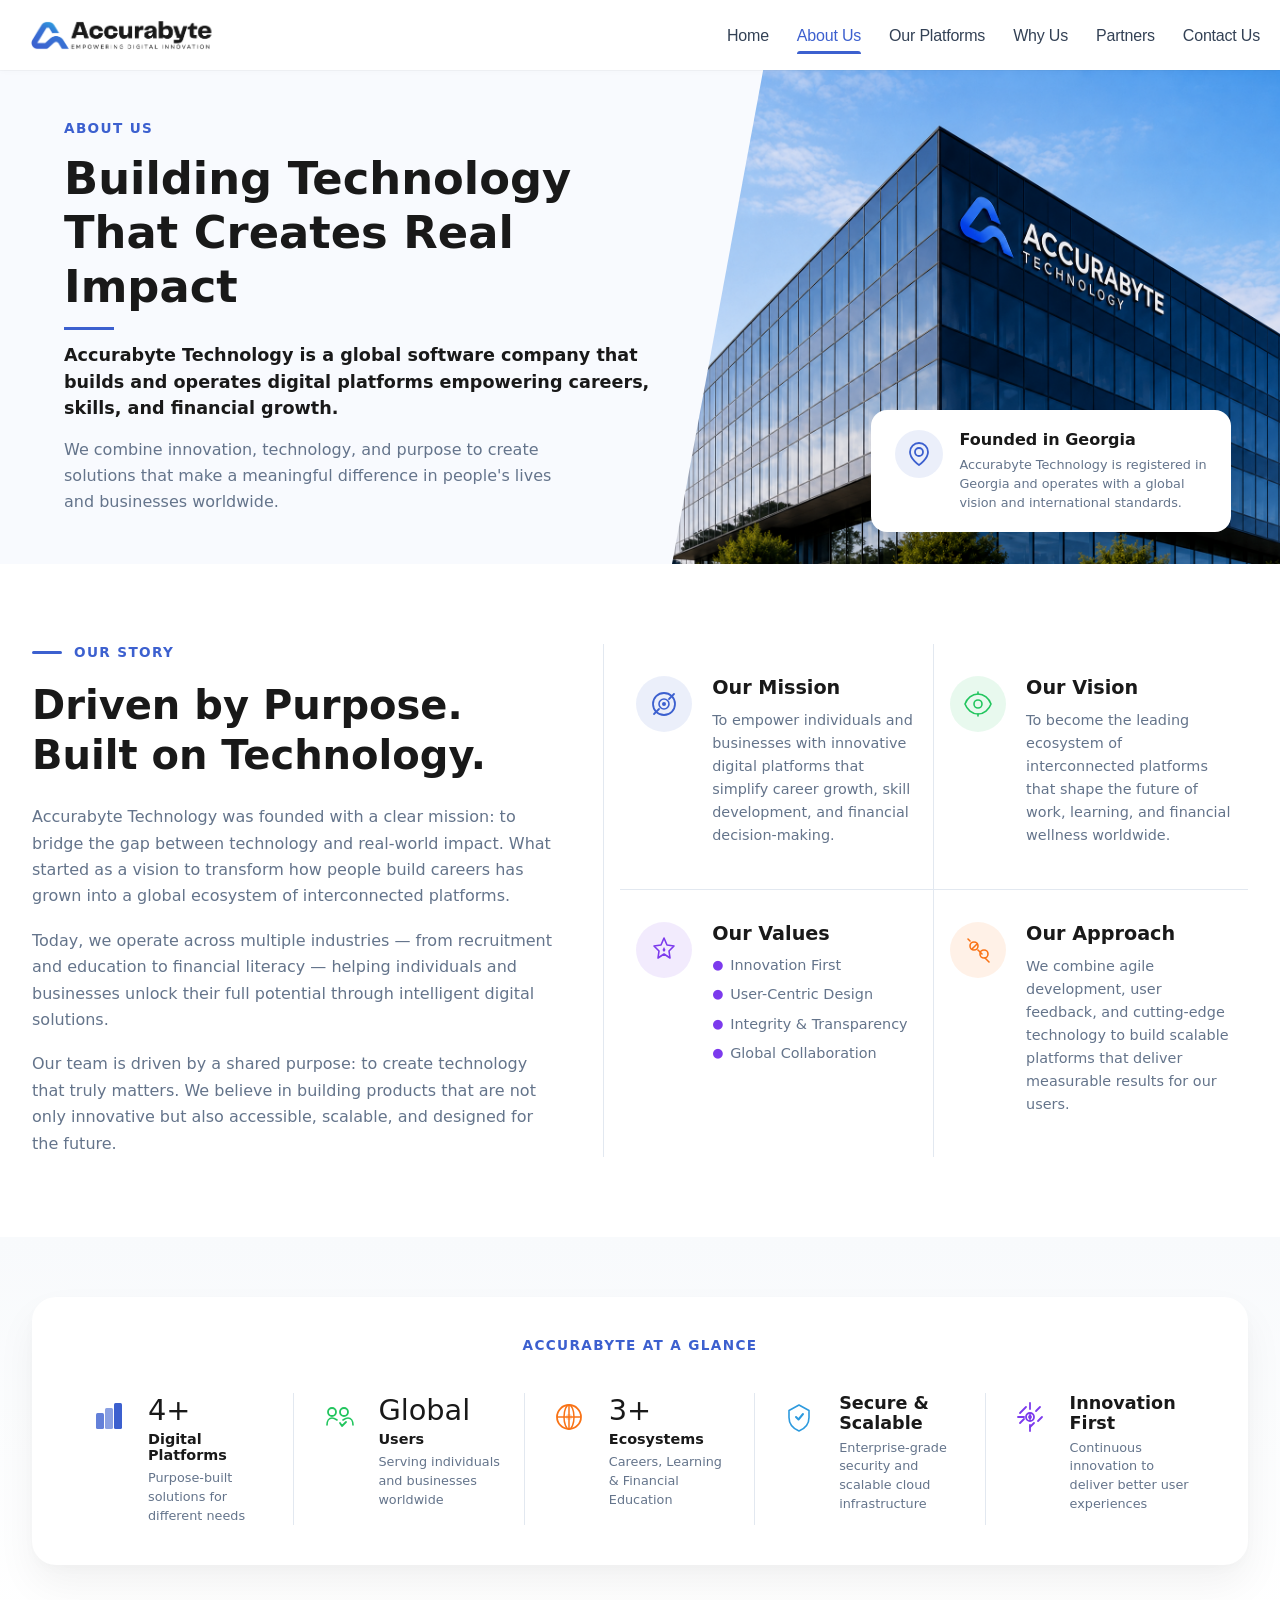
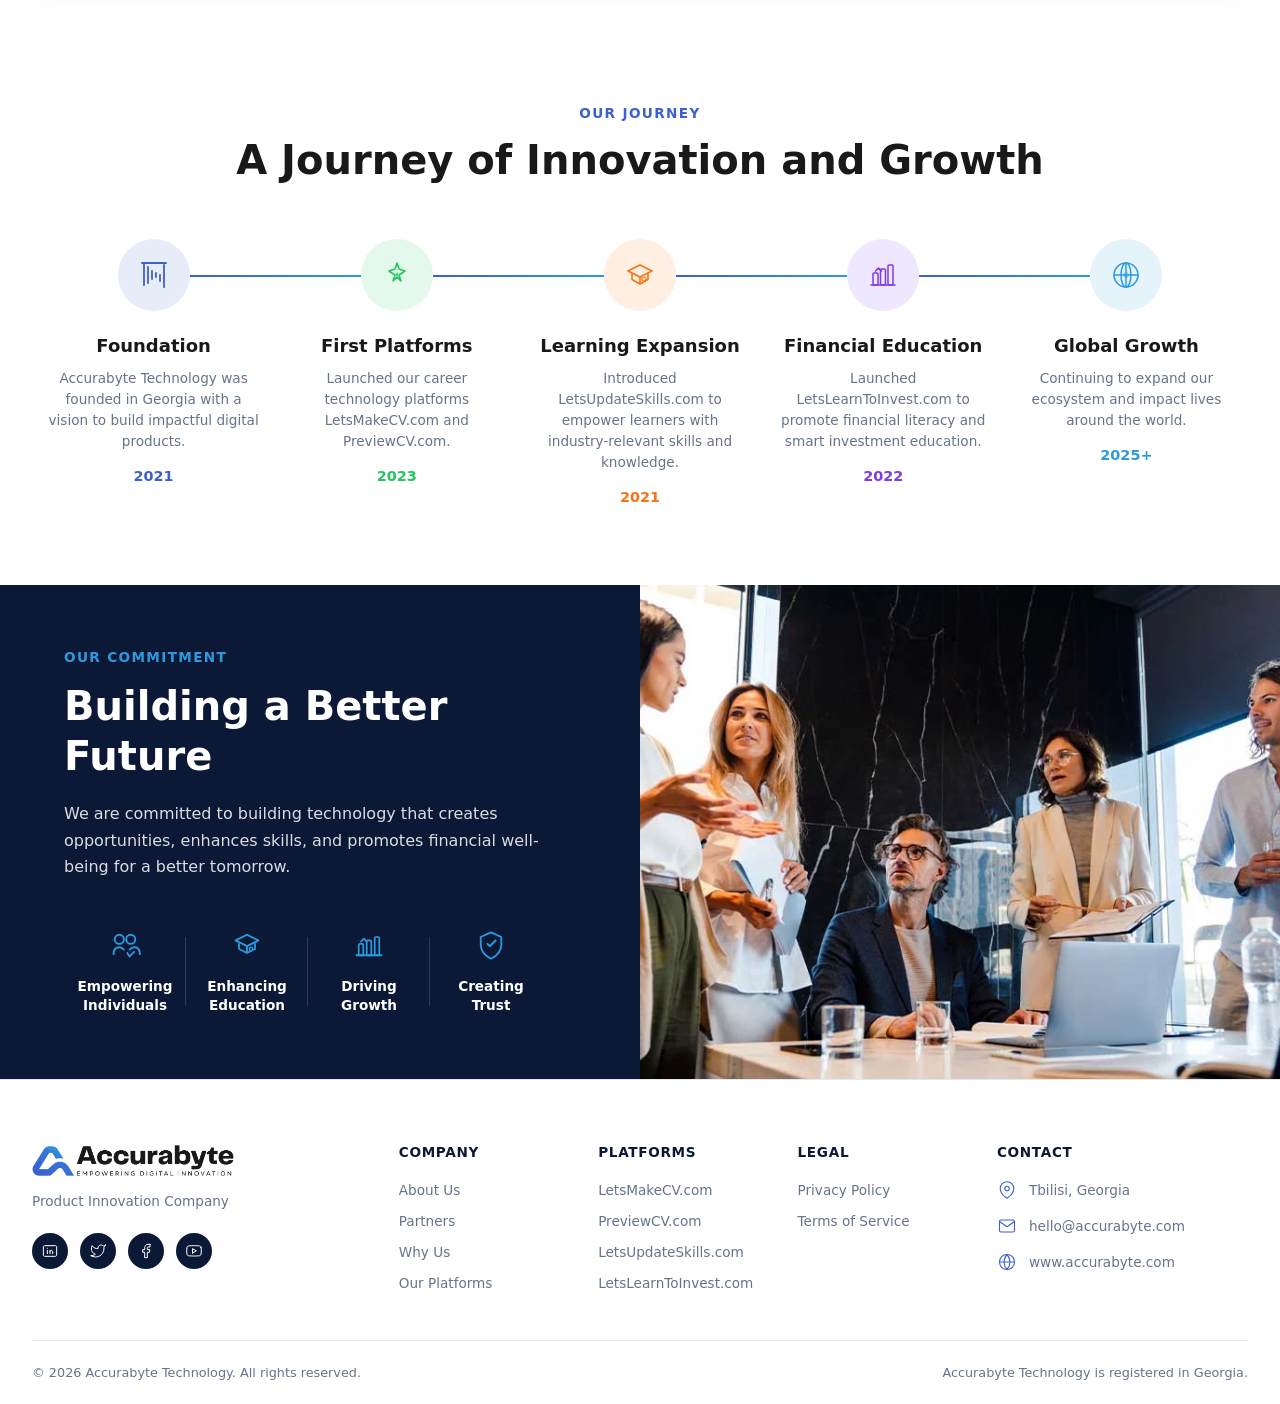
==== commit 4d16f1cc: "Updated project files" ====
--- a/about.html
+++ b/about.html
@@ -320,7 +320,7 @@
           <div class="sec4-node-content">
             <h3 class="sec4-node-title">First Platforms</h3>
             <p class="sec4-node-desc">Launched our career technology platforms LetsMakeCV.com and PreviewCV.com.</p>
-            <div class="sec4-node-year">2022</div>
+            <div class="sec4-node-year">2023</div>
           </div>
         </div>
 
@@ -337,7 +337,7 @@
           <div class="sec4-node-content">
             <h3 class="sec4-node-title">Learning Expansion</h3>
             <p class="sec4-node-desc">Introduced LetsUpdateSkills.com to empower learners with industry-relevant skills and knowledge.</p>
-            <div class="sec4-node-year">2023</div>
+            <div class="sec4-node-year">2021</div>
           </div>
         </div>
 
@@ -355,7 +355,7 @@
           <div class="sec4-node-content">
             <h3 class="sec4-node-title">Financial Education</h3>
             <p class="sec4-node-desc">Launched LetsLearnToInvest.com to promote financial literacy and smart investment education.</p>
-            <div class="sec4-node-year">2024</div>
+            <div class="sec4-node-year">2022</div>
           </div>
         </div>
 
@@ -522,8 +522,8 @@
         <div class="sec7-footer-col">
           <h4 class="sec7-footer-heading">LEGAL</h4>
           <ul class="sec7-footer-links">
-            <li><a href="#">Privacy Policy</a></li>
-            <li><a href="#">Terms of Service</a></li>
+            <li><a href="privacy.html">Privacy Policy</a></li>
+            <li><a href="terms.html">Terms of Service</a></li>
           </ul>
         </div>
 
--- a/css/header.css
+++ b/css/header.css
@@ -284,7 +284,7 @@
     }
 
     .logo-image {
-  width: 175px;
+  width: 210px;
   height: 30px;
   object-fit: contain;
   display: block;
--- a/css/footer.css
+++ b/css/footer.css
@@ -48,7 +48,7 @@
 }
 
 .sec7-footer-logo {
-  width: 175px;
+  width: 210px;
   height: auto;
   object-fit: contain;
 }
--- a/css/about.css
+++ b/css/about.css
@@ -3,7 +3,9 @@
       padding: 0;
       box-sizing: border-box;
     }
-
+html {
+  scroll-behavior: smooth;
+}
     body {
       font-family: 'Inter', system-ui, -apple-system, 'Segoe UI', Roboto, 'Helvetica Neue', sans-serif;
       background: #f8fafc;
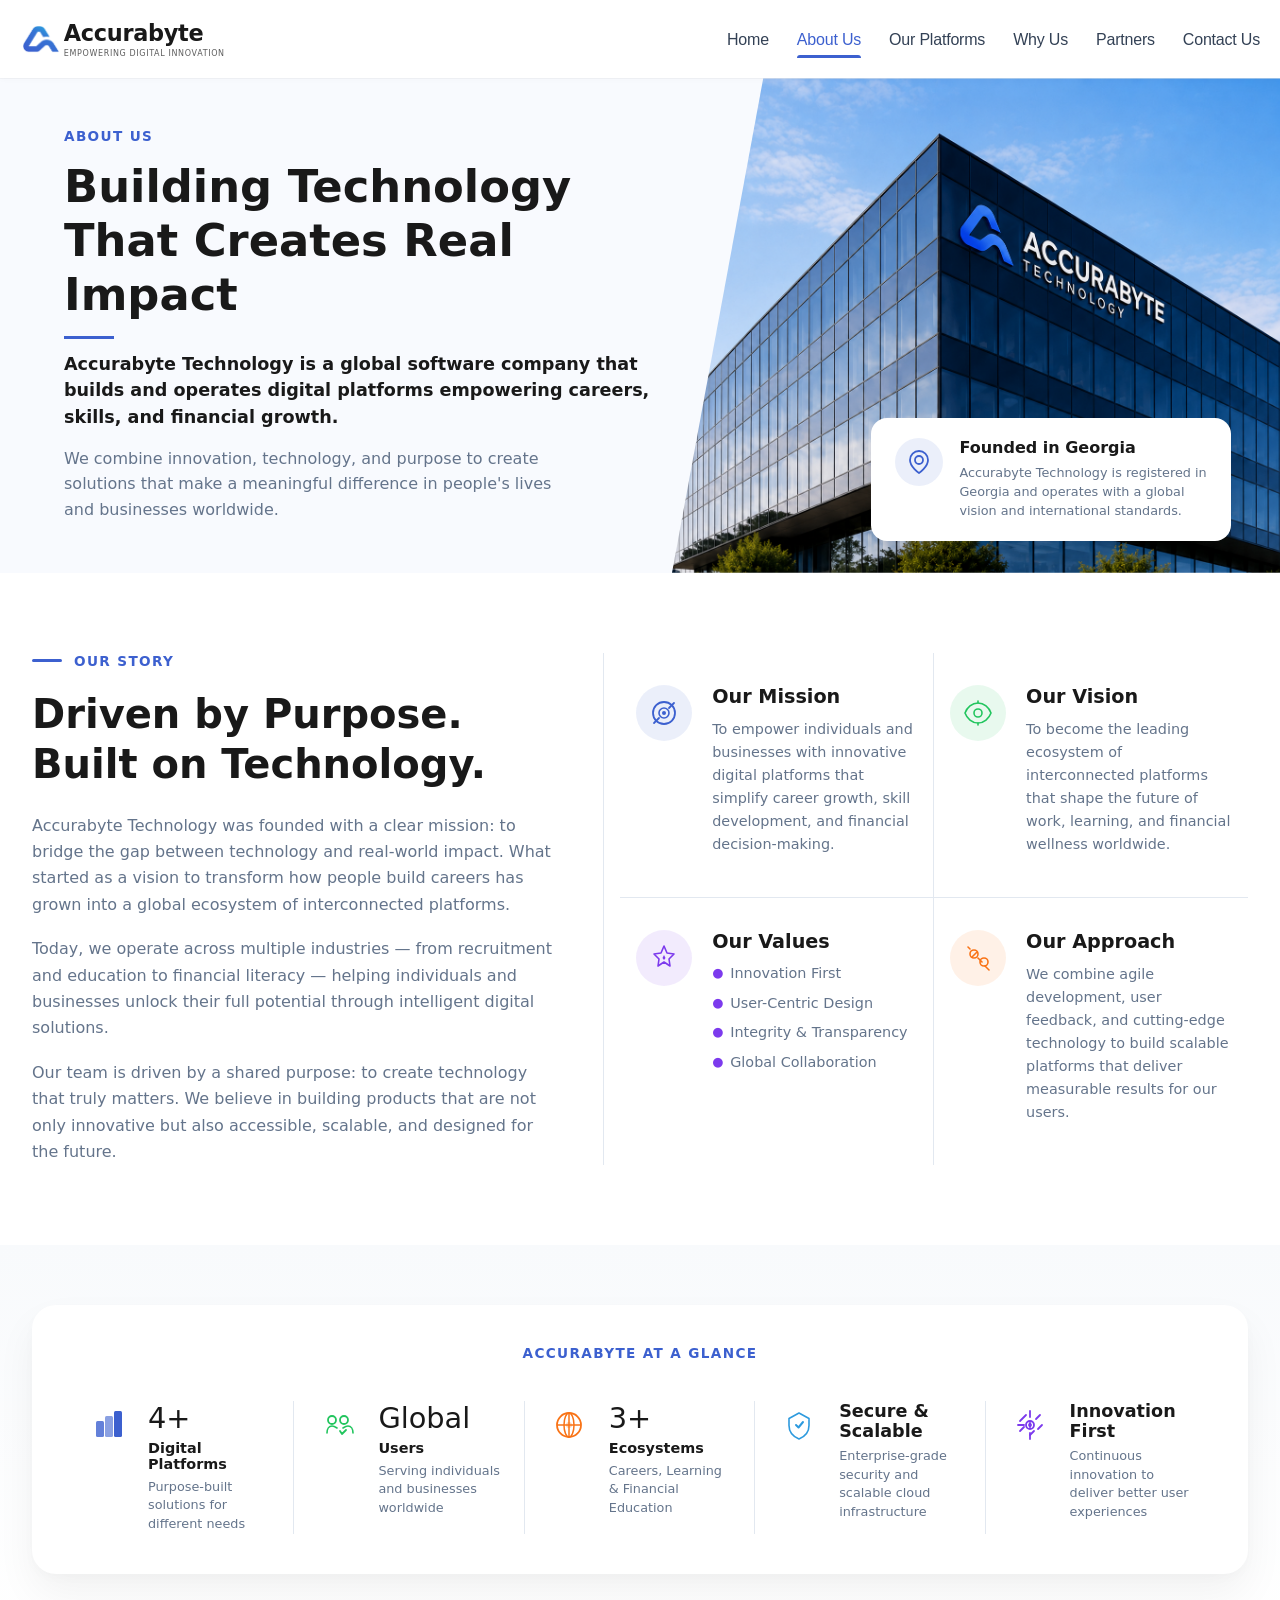
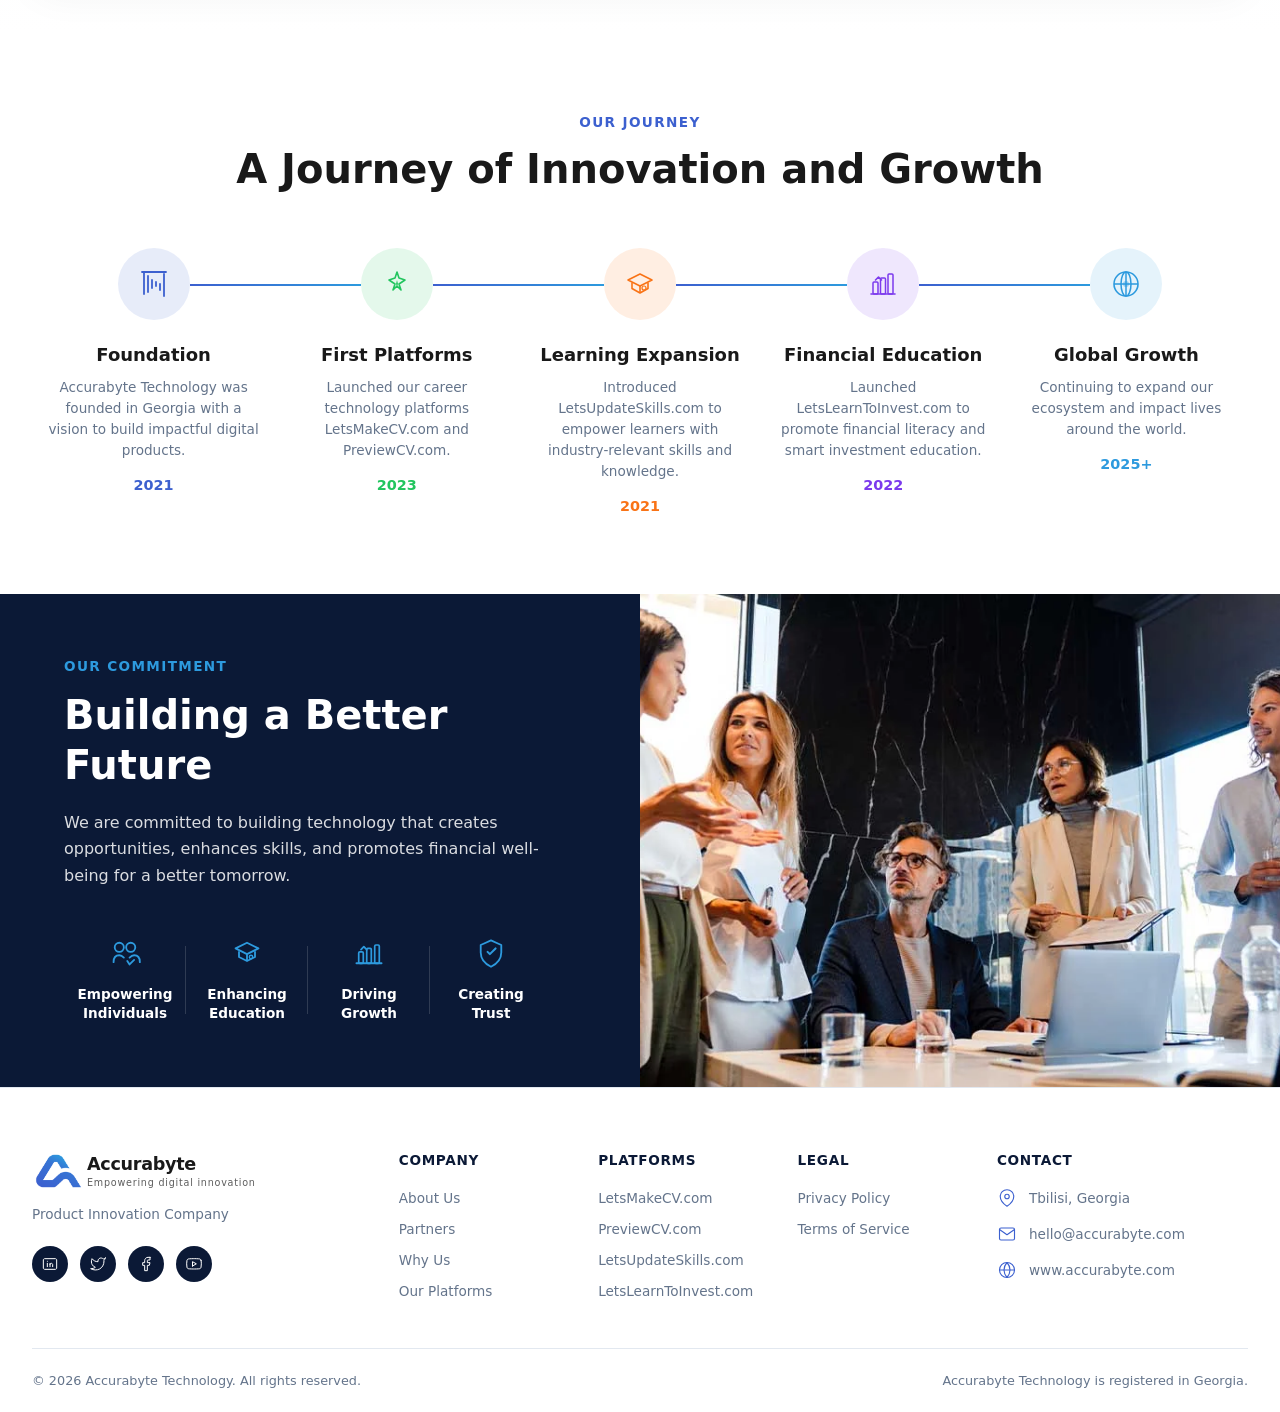
==== commit acd6cfa7: "Updated project files" ====
--- a/about.html
+++ b/about.html
@@ -15,6 +15,10 @@
     <!-- LEFT: Logo Mark + Brand Typography -->
     <a href="index.html" class="logo-wrapper" aria-label="Accurabyte Technology home">
   <img src="assets/logo.png" alt="Accurabyte Technology Logo" class="logo-image">
+  <div class="logo-text-group">
+    <span class="logo-main">Accurabyte</span>
+    <span class="logo-sub">Empowering digital innovation</span>
+  </div>
 </a>
 
     <!-- RIGHT: Navigation Menu (Desktop + Mobile overlay) -->
@@ -463,9 +467,13 @@
         
         <!-- Column 1: Brand Profile & Socials -->
         <div class="sec7-footer-col sec7-brand-col">
-          <div class="sec7-logo-wrapper">
-            <img src="assets/logo.png" alt="Accurabyte Technology Logo" class="sec7-footer-logo">
-          </div>
+           <div class="sec7-logo-wrapper">
+  <img src="assets/logo.png" alt="Accurabyte Technology Logo" class="sec7-footer-logo">
+  <div class="sec7-footer-text-group">
+    <span class="sec7-footer-main">Accurabyte</span>
+    <span class="sec7-footer-sub">Empowering digital innovation</span>
+  </div>
+</div>
           <p class="sec7-tagline">Product Innovation Company</p>
           <div class="sec7-social-row">
             <a href="#" class="sec7-social-icon" aria-label="LinkedIn">
--- a/css/header.css
+++ b/css/header.css
@@ -36,7 +36,7 @@
     .logo-wrapper {
       display: flex;
       align-items: center;
-      gap: 12px;
+      gap: 2px;
       text-decoration: none;
       z-index: 10;
     }
@@ -78,7 +78,7 @@
       font-weight: 800;
       letter-spacing: -0.3px;
       color: var(--color-text-primary);
-      text-transform: uppercase;
+      
     }
 
     .logo-sub {
@@ -90,6 +90,29 @@
       opacity: 0.75;
       margin-top: 2px;
     }
+
+    /* Logo text group styles - next to image */
+.logo-text-group {
+  display: flex;
+  flex-direction: column;
+  line-height: 1.2;
+}
+
+.logo-main {
+  font-size: 1.4rem;
+  font-weight: 700;
+  letter-spacing: -0.3px;
+  color: var(--color-text-primary);
+}
+
+.logo-sub {
+  font-size: 0.5rem;
+  font-weight: 500;
+  letter-spacing: 0.08em;
+  color: var(--color-text-primary);
+  opacity: 0.7;
+  margin-top: 2px;
+}
 
     /* ===== RIGHT SIDE: DESKTOP NAVIGATION ===== */
     .nav-menu {
@@ -281,10 +304,27 @@
       .logo-sub {
         font-size: 0.6rem;
       }
+
+      /* Logo adjustments for mobile */
+  .logo-image {
+    width: 42px;
+    height: 42px;
+  }
+  
+  .logo-main {
+    font-size: 0.9rem;
+  }
+  
+  .logo-sub {
+    font-size: 0.5rem;
+  }
+  
+  .logo-text-group {
+    display: flex; /* Keep visible on mobile when logo is small */
+  }
     }
 
     .logo-image {
-  width: 210px;
   height: 30px;
   object-fit: contain;
   display: block;
@@ -360,4 +400,24 @@
   .nav-link:active {
     opacity: 0.8;
     transition: none;
-  }+  }
+
+  @media (max-width: 480px) {
+  .logo-wrapper {
+    gap: 8px;
+  }
+  
+  .logo-image {
+    width: 38px;
+    height: 38px;
+  }
+  
+  .logo-main {
+    font-size: 0.85rem;
+  }
+  
+  .logo-sub {
+    font-size: 0.45rem;
+    letter-spacing: 0.05em;
+  }
+}
--- a/css/footer.css
+++ b/css/footer.css
@@ -48,8 +48,7 @@
 }
 
 .sec7-footer-logo {
-  width: 210px;
-  height: auto;
+  height: 38px;
   object-fit: contain;
 }
 
@@ -190,6 +189,40 @@
   margin: 0;
 }
 
+/* Footer Logo with Text */
+.sec7-logo-wrapper {
+  display: flex;
+  align-items: center;
+  gap: 2px;
+}
+
+.sec7-footer-logo {
+ 
+  object-fit: contain;
+}
+
+.sec7-footer-text-group {
+  display: flex;
+  flex-direction: column;
+  line-height: 1.2;
+}
+
+.sec7-footer-main {
+  font-size: 1.1rem;
+  font-weight: 800;
+  letter-spacing: -0.3px;
+  color: #191919;
+}
+
+.sec7-footer-sub {
+  font-size: 0.6rem;
+  font-weight: 500;
+  letter-spacing: 0.08em;
+  color: #191919;
+  opacity: 0.7;
+  margin-top: 2px;
+}
+
 /* ========== RESPONSIVE ========== */
 
 /* Tablet Landscape */
@@ -211,9 +244,7 @@
     grid-column: span 3;
   }
 
-  .sec7-footer-logo {
-    width: 160px;
-  }
+  
 }
 
 /* Tablet Portrait */
@@ -243,9 +274,7 @@
     padding-top: 20px;
   }
 
-  .sec7-footer-logo {
-    width: 150px;
-  }
+ 
 }
 
 /* Mobile */
@@ -267,9 +296,7 @@
     grid-column: span 1;
   }
 
-  .sec7-footer-logo {
-    width: 140px;
-  }
+ 
 
   .sec7-footer-heading {
     margin-bottom: 16px;
